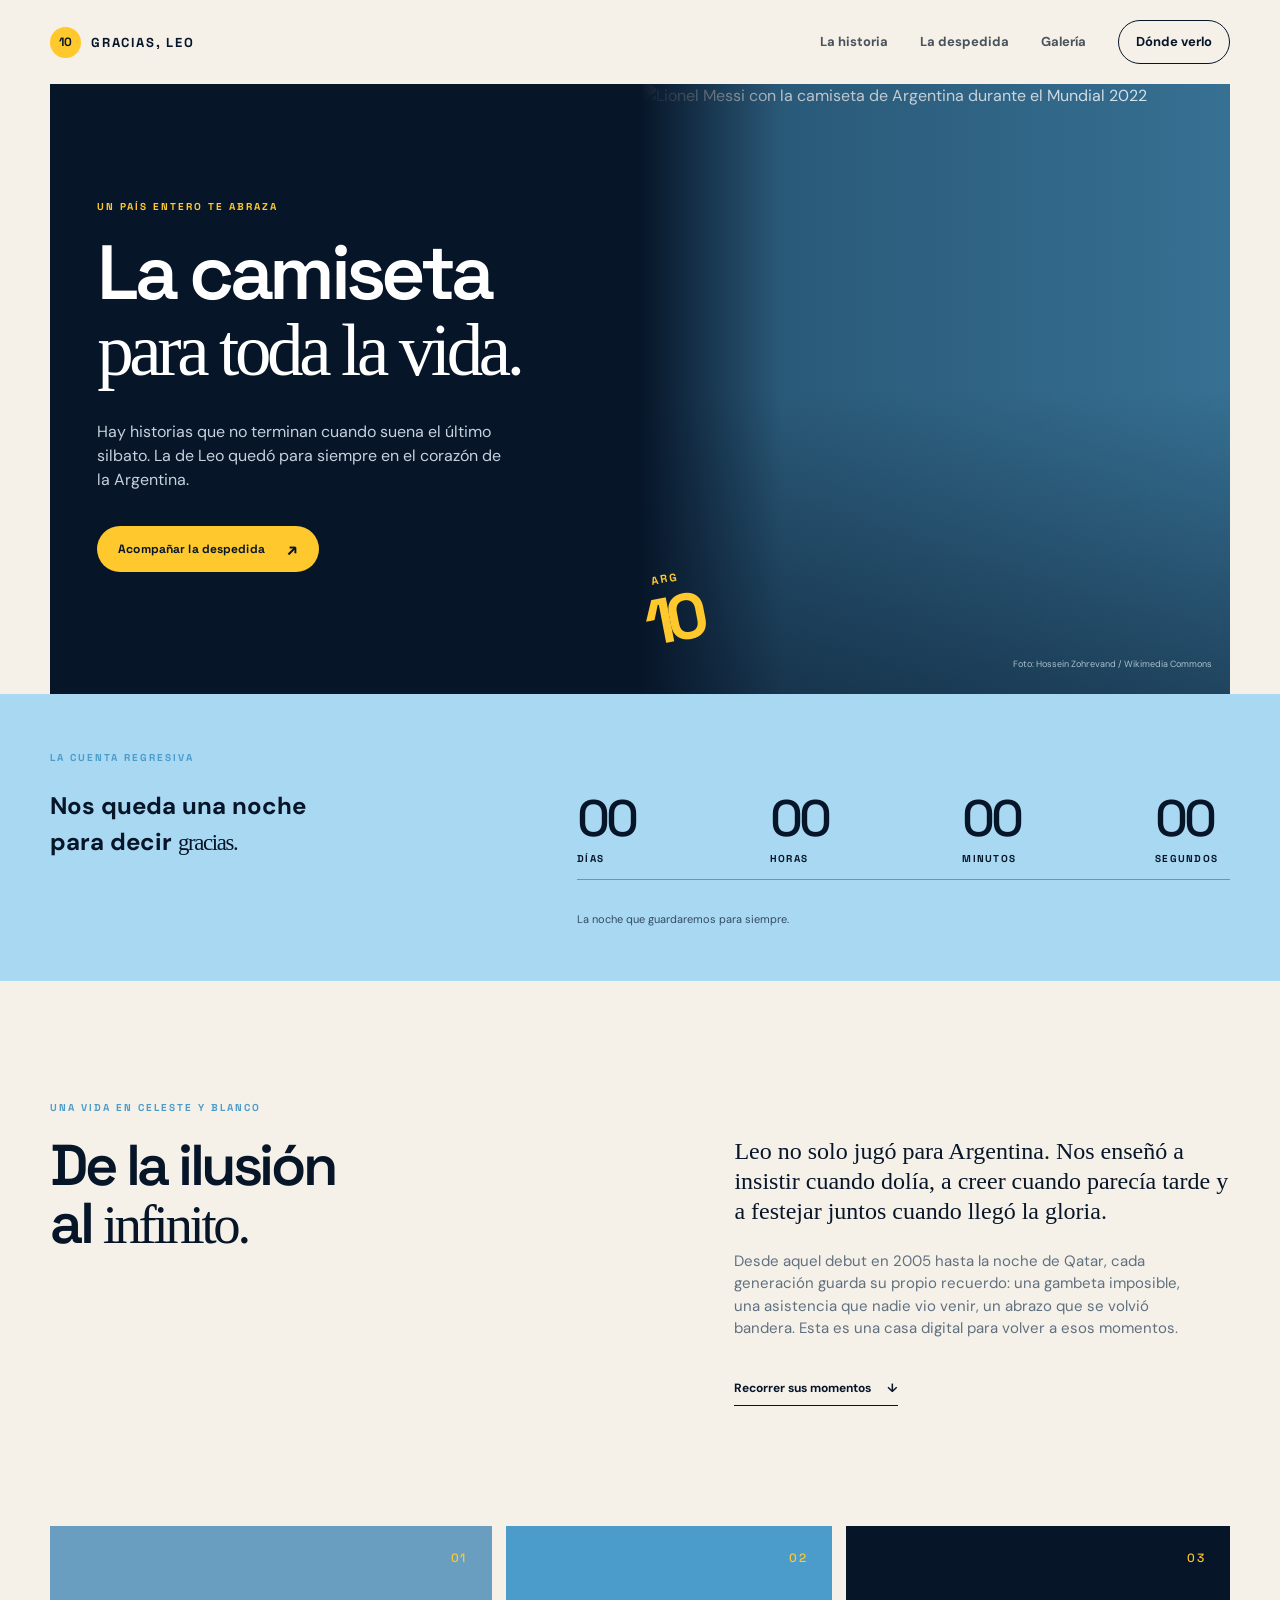
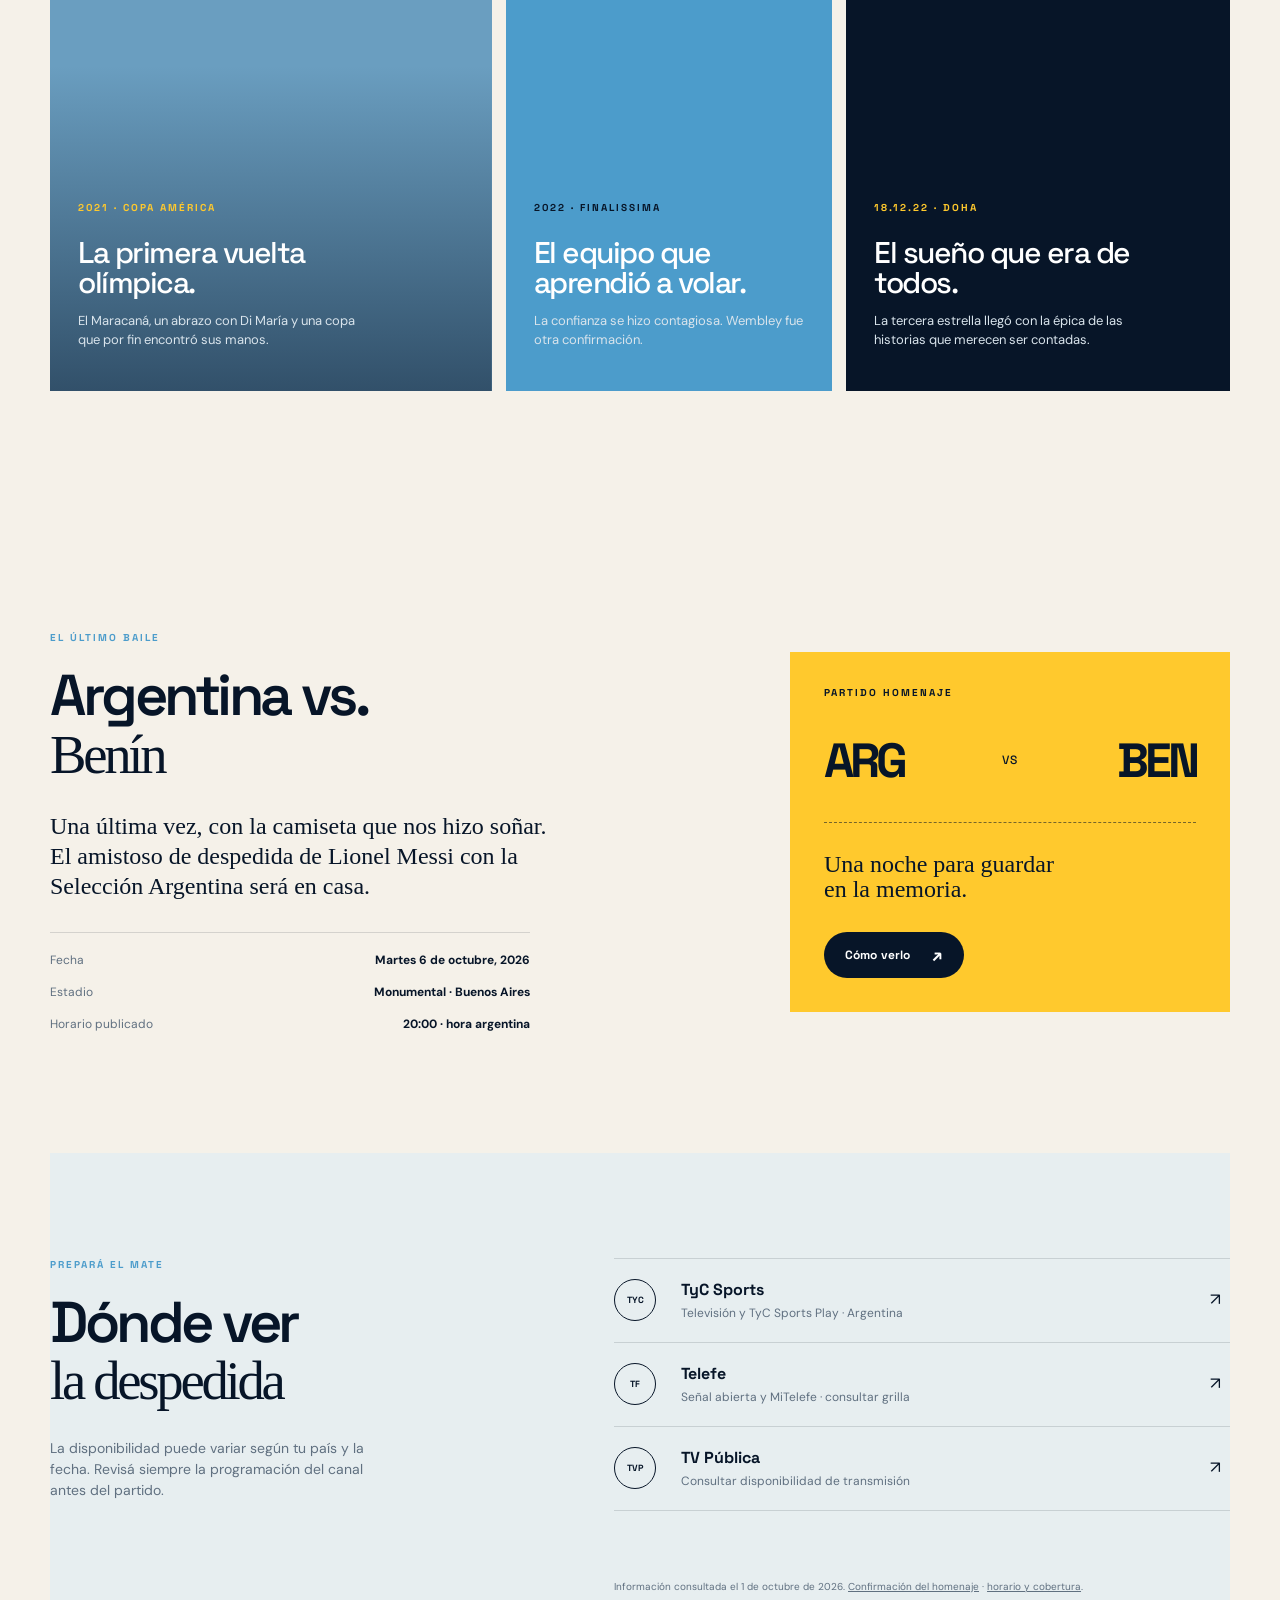
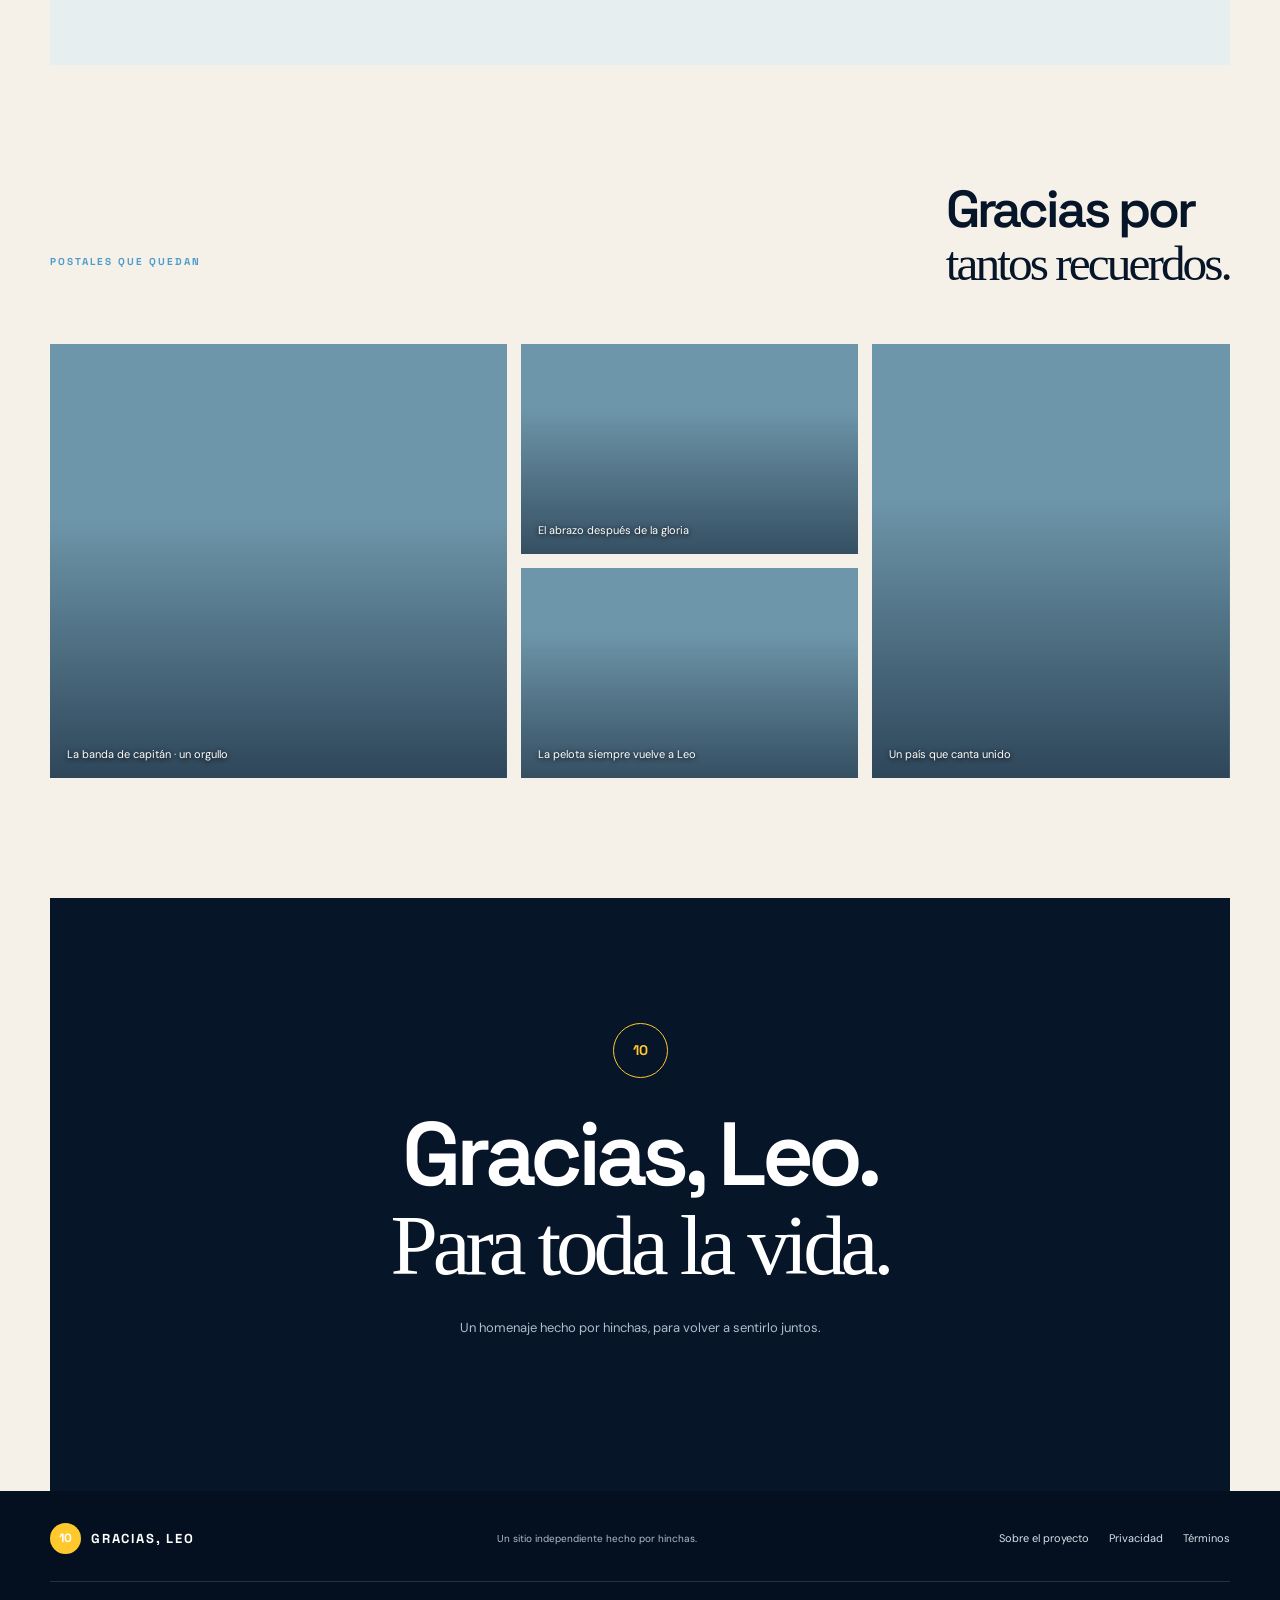
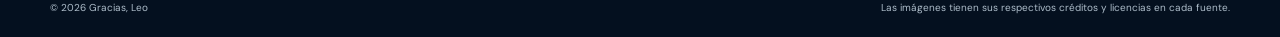
==== index.html @ 5a31de13 "First commit." ====
<!doctype html>
<html lang="es-AR">
<head>
  <meta charset="utf-8">
  <meta name="viewport" content="width=device-width, initial-scale=1">
  <title>Gracias, Leo | El último partido de Messi con Argentina</title>
  <meta name="description" content="Un homenaje argentino a Lionel Messi: su historia con la Albiceleste, sus momentos eternos y la cuenta regresiva para su despedida del 6 de octubre de 2026.">
  <meta name="keywords" content="Messi Argentina despedida, último partido Messi, Argentina Benín 2026, homenaje Lionel Messi, selección argentina">
  <meta name="author" content="Gracias, Leo">
  <meta name="theme-color" content="#071528">
  <link rel="canonical" href="https://chaumessi.com.ar/">
  <meta property="og:type" content="website">
  <meta property="og:locale" content="es_AR">
  <meta property="og:title" content="Gracias, Leo — un país te dice gracias">
  <meta property="og:description" content="La despedida de Messi con la Selección Argentina se acerca. Recordemos juntos una historia celeste y blanca.">
  <meta property="og:url" content="https://chaumessi.com.ar/">
  <meta property="og:image" content="https://commons.wikimedia.org/wiki/Special:FilePath/Lionel%20Messi%20WC2022.jpg">
  <meta name="twitter:card" content="summary_large_image">
  <link rel="preconnect" href="https://fonts.googleapis.com">
  <link rel="preconnect" href="https://fonts.gstatic.com" crossorigin>
  <link href="https://fonts.googleapis.com/css2?family=DM+Sans:wght@400;500;700&family=Space+Grotesk:wght@500;600;700&display=swap" rel="stylesheet">
  <link rel="stylesheet" href="styles.css">
  <script type="application/ld+json">
  {
    "@context":"https://schema.org",
    "@type":"WebSite",
    "name":"Gracias, Leo",
    "url":"https://chaumessi.com.ar/",
    "inLanguage":"es-AR",
    "description":"Homenaje a Lionel Messi y a su historia con la Selección Argentina."
  }
  </script>
</head>
<body>
  <header class="site-header">
    <a class="brand" href="#inicio" aria-label="Gracias, Leo, inicio"><span>10</span> GRACIAS, LEO</a>
    <nav aria-label="Navegación principal">
      <a href="#historia">La historia</a>
      <a href="#partido">La despedida</a>
      <a href="#galeria">Galería</a>
      <a class="nav-cta" href="#ver">Dónde verlo</a>
    </nav>
  </header>

  <main id="inicio">
    <section class="hero section-shell">
      <div class="hero-copy">
        <p class="eyebrow"><span class="eyebrow-dot"></span> Un país entero te abraza</p>
        <h1>La camiseta<br><em>para toda la vida.</em></h1>
        <p class="hero-intro">Hay historias que no terminan cuando suena el último silbato. La de Leo quedó para siempre en el corazón de la Argentina.</p>
        <a class="button button-light" href="#partido">Acompañar la despedida <span>↗</span></a>
      </div>
      <div class="hero-portrait">
        <div class="hero-wash"></div>
        <img src="https://commons.wikimedia.org/wiki/Special:FilePath/Lionel%20Messi%20WC2022.jpg" alt="Lionel Messi con la camiseta de Argentina durante el Mundial 2022" fetchpriority="high">
        <p class="photo-credit">Foto: Hossein Zohrevand / Wikimedia Commons</p>
      </div>
      <div class="hero-stamp" aria-hidden="true">ARG<br><strong>10</strong></div>
    </section>

    <section class="countdown-wrap" aria-labelledby="countdown-title">
      <div class="section-shell countdown-inner">
        <div>
          <p class="eyebrow eyebrow-blue">La cuenta regresiva</p>
          <h2 id="countdown-title">Nos queda una noche<br>para decir <em>gracias.</em></h2>
        </div>
        <div class="countdown" data-target="2026-10-06T20:00:00-03:00" aria-live="polite">
          <div><strong data-unit="days">--</strong><span>días</span></div>
          <div><strong data-unit="hours">--</strong><span>horas</span></div>
          <div><strong data-unit="minutes">--</strong><span>minutos</span></div>
          <div><strong data-unit="seconds">--</strong><span>segundos</span></div>
        </div>
        <p class="countdown-note">Martes 6 de octubre de 2026 · Estadio Monumental · Buenos Aires</p>
      </div>
    </section>

    <section id="historia" class="story section-shell section-pad">
      <div class="story-heading">
        <p class="eyebrow eyebrow-blue">Una vida en celeste y blanco</p>
        <h2>De la ilusión<br>al <em>infinito.</em></h2>
      </div>
      <div class="story-body">
        <p class="lead">Leo no solo jugó para Argentina. Nos enseñó a insistir cuando dolía, a creer cuando parecía tarde y a festejar juntos cuando llegó la gloria.</p>
        <p>Desde aquel debut en 2005 hasta la noche de Qatar, cada generación guarda su propio recuerdo: una gambeta imposible, una asistencia que nadie vio venir, un abrazo que se volvió bandera. Esta es una casa digital para volver a esos momentos.</p>
        <a class="text-link" href="#momentos">Recorrer sus momentos <span>↓</span></a>
      </div>
    </section>

    <section id="momentos" class="moments section-shell">
      <article class="moment-card moment-large">
        <div class="moment-number">01</div>
        <div class="moment-image image-copa"></div>
        <div class="moment-content"><p class="eyebrow">2021 · Copa América</p><h3>La primera vuelta olímpica.</h3><p>El Maracaná, un abrazo con Di María y una copa que por fin encontró sus manos.</p></div>
      </article>
      <article class="moment-card moment-blue">
        <div class="moment-number">02</div>
        <div class="moment-content"><p class="eyebrow eyebrow-light">2022 · Finalissima</p><h3>El equipo que aprendió a volar.</h3><p>La confianza se hizo contagiosa. Wembley fue otra confirmación.</p></div>
      </article>
      <article class="moment-card moment-world">
        <div class="moment-number">03</div>
        <div class="moment-image image-world"></div>
        <div class="moment-content"><p class="eyebrow">18.12.22 · Doha</p><h3>El sueño que era de todos.</h3><p>La tercera estrella llegó con la épica de las historias que merecen ser contadas.</p></div>
      </article>
    </section>

    <section id="partido" class="farewell section-shell section-pad">
      <div class="farewell-copy">
        <p class="eyebrow eyebrow-blue">El último baile</p>
        <h2>Argentina vs.<br><em>Benín</em></h2>
        <p class="lead">Una última vez, con la camiseta que nos hizo soñar. El amistoso de despedida de Lionel Messi con la Selección Argentina será en casa.</p>
        <div class="match-meta"><div><span>Fecha</span><strong>Martes 6 de octubre, 2026</strong></div><div><span>Estadio</span><strong>Monumental · Buenos Aires</strong></div><div><span>Horario publicado</span><strong>20:00 · hora argentina</strong></div></div>
      </div>
      <div class="ticket-card"><span class="ticket-label">PARTIDO HOMENAJE</span><div class="ticket-teams"><b>ARG</b><span>VS</span><b>BEN</b></div><div class="ticket-line"></div><p>Una noche para guardar<br>en la memoria.</p><a class="button button-dark" href="#ver">Cómo verlo <span>↗</span></a></div>
    </section>

    <section id="ver" class="watch section-shell">
      <div class="watch-heading"><p class="eyebrow eyebrow-blue">Prepará el mate</p><h2>Dónde ver<br><em>la despedida</em></h2><p>La disponibilidad puede variar según tu país y la fecha. Revisá siempre la programación del canal antes del partido.</p></div>
      <div class="watch-list">
        <a class="watch-item" href="https://www.tycsports.com/seleccion-argentina/cuando-juega-argentina-vs-benin-por-un-amistoso-hora-y-donde-ver-en-vivo-op-id763475.html" target="_blank" rel="noopener"><span class="watch-icon">TYC</span><span><strong>TyC Sports</strong><small>Televisión y TyC Sports Play · Argentina</small></span><span>↗</span></a>
        <a class="watch-item" href="https://mitelefe.com/" target="_blank" rel="noopener"><span class="watch-icon">TF</span><span><strong>Telefe</strong><small>Señal abierta y MiTelefe · consultar grilla</small></span><span>↗</span></a>
        <a class="watch-item" href="https://www.tvpublica.com.ar/" target="_blank" rel="noopener"><span class="watch-icon">TVP</span><span><strong>TV Pública</strong><small>Consultar disponibilidad de transmisión</small></span><span>↗</span></a>
      </div>
      <p class="source-note">Información consultada el 1 de octubre de 2026. <a href="https://www.fifa.com/en/tournaments/mens/worldcup/articles/lionel-messi-argentina-farewell" target="_blank" rel="noopener">Confirmación del homenaje</a> · <a href="https://www.tycsports.com/seleccion-argentina/cuando-juega-argentina-vs-benin-por-un-amistoso-hora-y-donde-ver-en-vivo-op-id763475.html" target="_blank" rel="noopener">horario y cobertura</a>.</p>
    </section>

    <section id="galeria" class="gallery section-shell section-pad">
      <div class="gallery-heading"><p class="eyebrow eyebrow-blue">Postales que quedan</p><h2>Gracias por<br><em>tantos recuerdos.</em></h2></div>
      <div class="gallery-grid">
        <figure class="gallery-photo photo-1"><div></div><figcaption>La banda de capitán · un orgullo</figcaption></figure>
        <figure class="gallery-photo photo-2"><div></div><figcaption>El abrazo después de la gloria</figcaption></figure>
        <figure class="gallery-photo photo-3"><div></div><figcaption>Un país que canta unido</figcaption></figure>
        <figure class="gallery-photo photo-4"><div></div><figcaption>La pelota siempre vuelve a Leo</figcaption></figure>
      </div>
    </section>

    <section class="closing section-shell"><p class="closing-mark">10</p><h2>Gracias, Leo.<br><em>Para toda la vida.</em></h2><p>Un homenaje hecho por hinchas, para volver a sentirlo juntos.</p></section>
  </main>

  <footer class="site-footer"><div class="section-shell footer-inner"><a class="brand" href="#inicio"><span>10</span> GRACIAS, LEO</a><p>Un sitio independiente hecho por hinchas.</p><div class="footer-links"><a href="about.html">Sobre el proyecto</a><a href="privacidad.html">Privacidad</a><a href="terminos.html">Términos</a></div></div><div class="section-shell footer-bottom"><span>© 2026 Gracias, Leo</span><span>Las imágenes tienen sus respectivos créditos y licencias en cada fuente.</span></div></footer>
  <script src="script.js" defer></script>
</body>
</html>
---- styles.css ----
:root{--ink:#071528;--blue:#a9d8f2;--blue-strong:#4c9ccb;--cream:#f5f1e9;--yellow:#ffc92d;--muted:#607080;--line:rgba(7,21,40,.14);--serif:Georgia,'Times New Roman',serif;--sans:'DM Sans',Arial,sans-serif;--display:'Space Grotesk',Arial,sans-serif}*{box-sizing:border-box}html{scroll-behavior:smooth}body{margin:0;color:var(--ink);background:var(--cream);font-family:var(--sans);line-height:1.5}a{color:inherit;text-decoration:none}.section-shell{width:min(1180px,calc(100% - 64px));margin:0 auto}.site-header{height:84px;display:flex;align-items:center;justify-content:space-between;padding:0 max(32px,calc((100% - 1180px)/2));background:var(--cream);position:relative;z-index:5}.brand{font:700 13px var(--display);letter-spacing:.14em;display:flex;align-items:center;gap:10px}.brand span{display:grid;place-items:center;background:var(--yellow);width:31px;height:31px;border-radius:50%;font:700 12px var(--display);letter-spacing:0}.site-header nav{display:flex;align-items:center;gap:32px;font-size:13px;font-weight:700}.site-header nav a{opacity:.72}.site-header nav a:hover{opacity:1}.nav-cta{border:1px solid var(--ink);border-radius:100px;padding:11px 17px;opacity:1!important}.hero{min-height:610px;display:grid;grid-template-columns:1fr 1fr;align-items:center;background:var(--ink);color:#fff;position:relative;overflow:hidden}.hero-copy{padding:68px 8% 74px;position:relative;z-index:2}.eyebrow{font:700 10px var(--display);text-transform:uppercase;letter-spacing:.2em;margin:0 0 24px;color:var(--yellow)}.eyebrow-blue{color:var(--blue-strong)}.hero h1,.closing h2{font:600 clamp(54px,6vw,92px)/.93 var(--display);letter-spacing:-.06em;margin:0 0 27px}.hero h1 em,.closing h2 em,h2 em{font:400 .95em var(--serif);letter-spacing:-.06em}.hero-intro{max-width:420px;color:#c6d1dc;font-size:16px;margin:0 0 34px}.button{display:inline-flex;align-items:center;gap:22px;padding:15px 21px;border-radius:100px;font:700 12px var(--display);letter-spacing:.01em;transition:transform .2s}.button:hover{transform:translateY(-2px)}.button-light{background:var(--yellow);color:var(--ink)}.button-dark{background:var(--ink);color:#fff}.button span{font-size:17px;line-height:0}.hero-portrait{height:100%;min-height:610px;position:relative;overflow:hidden;background:#336b8d}.hero-portrait img{width:100%;height:100%;object-fit:cover;object-position:46% center;filter:saturate(.75) contrast(1.06);mix-blend-mode:screen;opacity:.88}.hero-wash{position:absolute;inset:0;background:linear-gradient(90deg,var(--ink) 0%,rgba(7,21,40,.2) 24%,rgba(90,171,210,.08)),linear-gradient(0deg,rgba(7,21,40,.55),transparent 50%);z-index:1}.photo-credit{position:absolute;z-index:2;bottom:14px;right:18px;font-size:9px;color:#d8eaf2;opacity:.75}.hero-stamp{position:absolute;right:45%;bottom:40px;color:var(--yellow);font:700 11px var(--display);letter-spacing:.16em;line-height:1.1;text-align:center;transform:rotate(-11deg);z-index:3}.hero-stamp strong{font-size:64px;letter-spacing:-.12em}.countdown-wrap{background:var(--blue);padding:57px 0 53px}.countdown-inner{display:grid;grid-template-columns:1.1fr 1.5fr;gap:48px;align-items:end}.countdown h2,.story h2,.farewell h2,.watch h2,.gallery h2{font:600 clamp(38px,4.5vw,65px)/.95 var(--display);letter-spacing:-.06em;margin:0}.countdown h2 em,.story h2 em,.farewell h2 em,.watch h2 em,.gallery h2 em{font:400 .95em var(--serif)}.countdown{display:flex;justify-content:space-between;border-bottom:1px solid rgba(7,21,40,.35);padding-bottom:14px}.countdown>div{display:flex;flex-direction:column;min-width:75px}.countdown strong{font:500 clamp(31px,4vw,54px)/1 var(--display);letter-spacing:-.08em}.countdown span{font:700 10px var(--display);text-transform:uppercase;letter-spacing:.13em;margin-top:8px}.countdown-note{grid-column:2;font-size:11px;margin:-30px 0 0;opacity:.72}.section-pad{padding:120px 0}.story{display:grid;grid-template-columns:1fr 1fr;gap:16%;align-items:start}.story-body{padding-top:35px}.lead{font:400 24px/1.25 var(--serif);margin:0 0 24px;max-width:520px}.story-body>p:not(.lead){max-width:460px;color:var(--muted);font-size:15px}.text-link{display:inline-flex;gap:16px;align-items:center;margin-top:24px;padding-bottom:8px;border-bottom:1px solid var(--ink);font-size:12px;font-weight:700}.moments{display:grid;grid-template-columns:1.15fr .85fr 1fr;gap:14px;padding-bottom:120px}.moment-card{min-height:465px;position:relative;overflow:hidden;padding:28px;color:#fff;background:var(--ink)}.moment-large{display:flex;flex-direction:column;justify-content:flex-end;background:#6a9ec0}.moment-number{position:absolute;right:25px;top:24px;font:500 12px var(--display);letter-spacing:.12em;color:var(--yellow)}.moment-image{position:absolute;inset:0;background-size:cover;background-position:center;opacity:.63}.image-copa{background-image:linear-gradient(0deg,rgba(7,21,40,.9),transparent 70%),url('https://commons.wikimedia.org/wiki/Special:FilePath/Lionel%20Messi%20WC2022.jpg')}.image-world{background-image:linear-gradient(0deg,rgba(7,21,40,.95),rgba(7,21,40,.05) 75%),url('https://images.unsplash.com/photo-1579952363873-27f3bade9f55?auto=format&fit=crop&w=900&q=80')}.moment-content{position:relative;z-index:1}.moment-content h3{font:500 30px/.98 var(--display);letter-spacing:-.05em;max-width:300px;margin:0 0 14px}.moment-content p:last-child{font-size:13px;max-width:280px;color:#d9e4ec}.moment-blue{background:var(--blue-strong);display:flex;flex-direction:column;justify-content:flex-end}.moment-blue .eyebrow{color:var(--ink)}.moment-world{display:flex;flex-direction:column;justify-content:flex-end}.farewell{display:grid;grid-template-columns:1fr .75fr;gap:13%;align-items:center;padding:120px 0;background:var(--cream)}.farewell-copy .lead{margin-top:25px}.match-meta{display:grid;gap:14px;margin-top:31px;border-top:1px solid var(--line);padding-top:18px;max-width:480px}.match-meta div{display:flex;justify-content:space-between;gap:24px;font-size:12px}.match-meta span{color:var(--muted)}.match-meta strong{text-align:right}.ticket-card{background:var(--yellow);padding:34px;min-height:360px;display:flex;flex-direction:column;justify-content:space-between;position:relative}.ticket-label{font:700 10px var(--display);letter-spacing:.2em}.ticket-teams{display:flex;justify-content:space-between;align-items:center;margin:20px 0;font:700 48px var(--display);letter-spacing:-.08em}.ticket-teams span{font:500 12px var(--display);letter-spacing:.1em}.ticket-line{border-top:1px dashed var(--ink);opacity:.55}.ticket-card p{font:400 24px/1.05 var(--serif);margin:18px 0}.ticket-card .button{align-self:flex-start}.watch{background:#e7eef0;padding:105px 0 110px;display:grid;grid-template-columns:.8fr 1.2fr;gap:13%}.watch-heading>p:not(.eyebrow){color:var(--muted);max-width:320px;margin-top:26px;font-size:14px}.watch-list{border-top:1px solid var(--line)}.watch-item{display:grid;grid-template-columns:50px 1fr 20px;align-items:center;gap:17px;border-bottom:1px solid var(--line);padding:20px 0}.watch-item small,.watch-item strong{display:block}.watch-item strong{font:700 16px var(--display)}.watch-item small{font-size:12px;color:var(--muted);margin-top:4px}.watch-item>span:last-child{font-size:17px}.watch-icon{display:grid;place-items:center;border:1px solid var(--ink);border-radius:50%;width:42px;height:42px;font:700 9px var(--display)}.source-note{grid-column:2;color:var(--muted);font-size:10px;margin:25px 0 0}.source-note a{text-decoration:underline}.gallery{background:var(--cream)}.gallery-heading{display:flex;justify-content:space-between;align-items:end;margin-bottom:52px}.gallery-heading h2{font-size:52px}.gallery-grid{display:grid;grid-template-columns:1.15fr .85fr .9fr;grid-template-rows:210px 210px;gap:14px}.gallery-photo{margin:0;position:relative;overflow:hidden;background:#6e96aa}.gallery-photo div{position:absolute;inset:0;background-size:cover;background-position:center;transition:transform .4s}.gallery-photo:hover div{transform:scale(1.04)}.gallery-photo figcaption{position:absolute;bottom:15px;left:17px;color:#fff;font-size:11px;z-index:1;text-shadow:0 1px 5px #000}.photo-1{grid-row:span 2}.photo-1 div{background-image:linear-gradient(0deg,rgba(7,21,40,.62),transparent 60%),url('https://images.unsplash.com/photo-1526232761682-d26e03ac148e?auto=format&fit=crop&w=900&q=80')}.photo-2 div{background-image:linear-gradient(0deg,rgba(7,21,40,.55),transparent 70%),url('https://images.unsplash.com/photo-1461896836934-ffe607ba8211?auto=format&fit=crop&w=900&q=80')}.photo-3{grid-row:span 2}.photo-3 div{background-image:linear-gradient(0deg,rgba(7,21,40,.62),transparent 65%),url('https://images.unsplash.com/photo-1508098682722-e99c43a406b2?auto=format&fit=crop&w=900&q=80')}.photo-4 div{background-image:linear-gradient(0deg,rgba(7,21,40,.55),transparent 70%),url('https://images.unsplash.com/photo-1566577739112-5180d4bf9390?auto=format&fit=crop&w=900&q=80')}.closing{background:var(--ink);color:#fff;text-align:center;padding:125px 20px 140px}.closing-mark{display:inline-grid;place-items:center;border:1px solid var(--yellow);color:var(--yellow);border-radius:50%;width:55px;height:55px;font:700 14px var(--display);margin:0 0 35px}.closing h2{font-size:clamp(50px,7vw,91px);margin-bottom:24px}.closing>p:last-child{color:#aebdca;font-size:13px}.site-footer{background:#04101f;color:#fff;padding:30px 0 22px}.footer-inner,.footer-bottom{display:flex;align-items:center;justify-content:space-between}.footer-inner{padding-bottom:25px;border-bottom:1px solid rgba(255,255,255,.14)}.footer-inner p,.footer-bottom{font-size:10px;color:#aebdca}.footer-links{display:flex;gap:20px;font-size:11px;color:#d5e1ea}.footer-bottom{padding-top:18px}.footer-bottom span:last-child{text-align:right}@media(max-width:850px){.site-header{padding:0 20px}.site-header nav a:not(.nav-cta){display:none}.section-shell{width:min(100% - 40px,600px)}.hero{grid-template-columns:1fr;min-height:720px}.hero-portrait{position:absolute;inset:0;height:100%;min-height:720px;opacity:.7}.hero-copy{align-self:end;padding:65px 28px;z-index:2}.hero-wash{background:linear-gradient(0deg,var(--ink) 10%,rgba(7,21,40,.15) 85%)}.hero-stamp{right:26px;top:40px;bottom:auto}.countdown-inner,.story,.farewell,.watch{grid-template-columns:1fr;gap:40px}.countdown-note,.source-note{grid-column:auto;margin:0}.countdown{gap:10px}.countdown>div{min-width:0}.moments{grid-template-columns:1fr;gap:14px;padding-bottom:75px}.moment-card{min-height:390px}.section-pad{padding:76px 0}.gallery-heading{display:block}.gallery-heading h2{font-size:43px}.gallery-grid{grid-template-columns:1fr 1fr;grid-template-rows:230px 170px 170px}.photo-1{grid-row:span 2}.photo-3{grid-row:span 2}.photo-4{grid-column:span 2}.footer-inner,.footer-bottom{display:block}.footer-inner p{margin:20px 0}.footer-bottom span{display:block;margin-top:8px}.footer-bottom span:last-child{text-align:left}.match-meta div{display:block}.match-meta strong{display:block;text-align:left;margin-top:4px}}
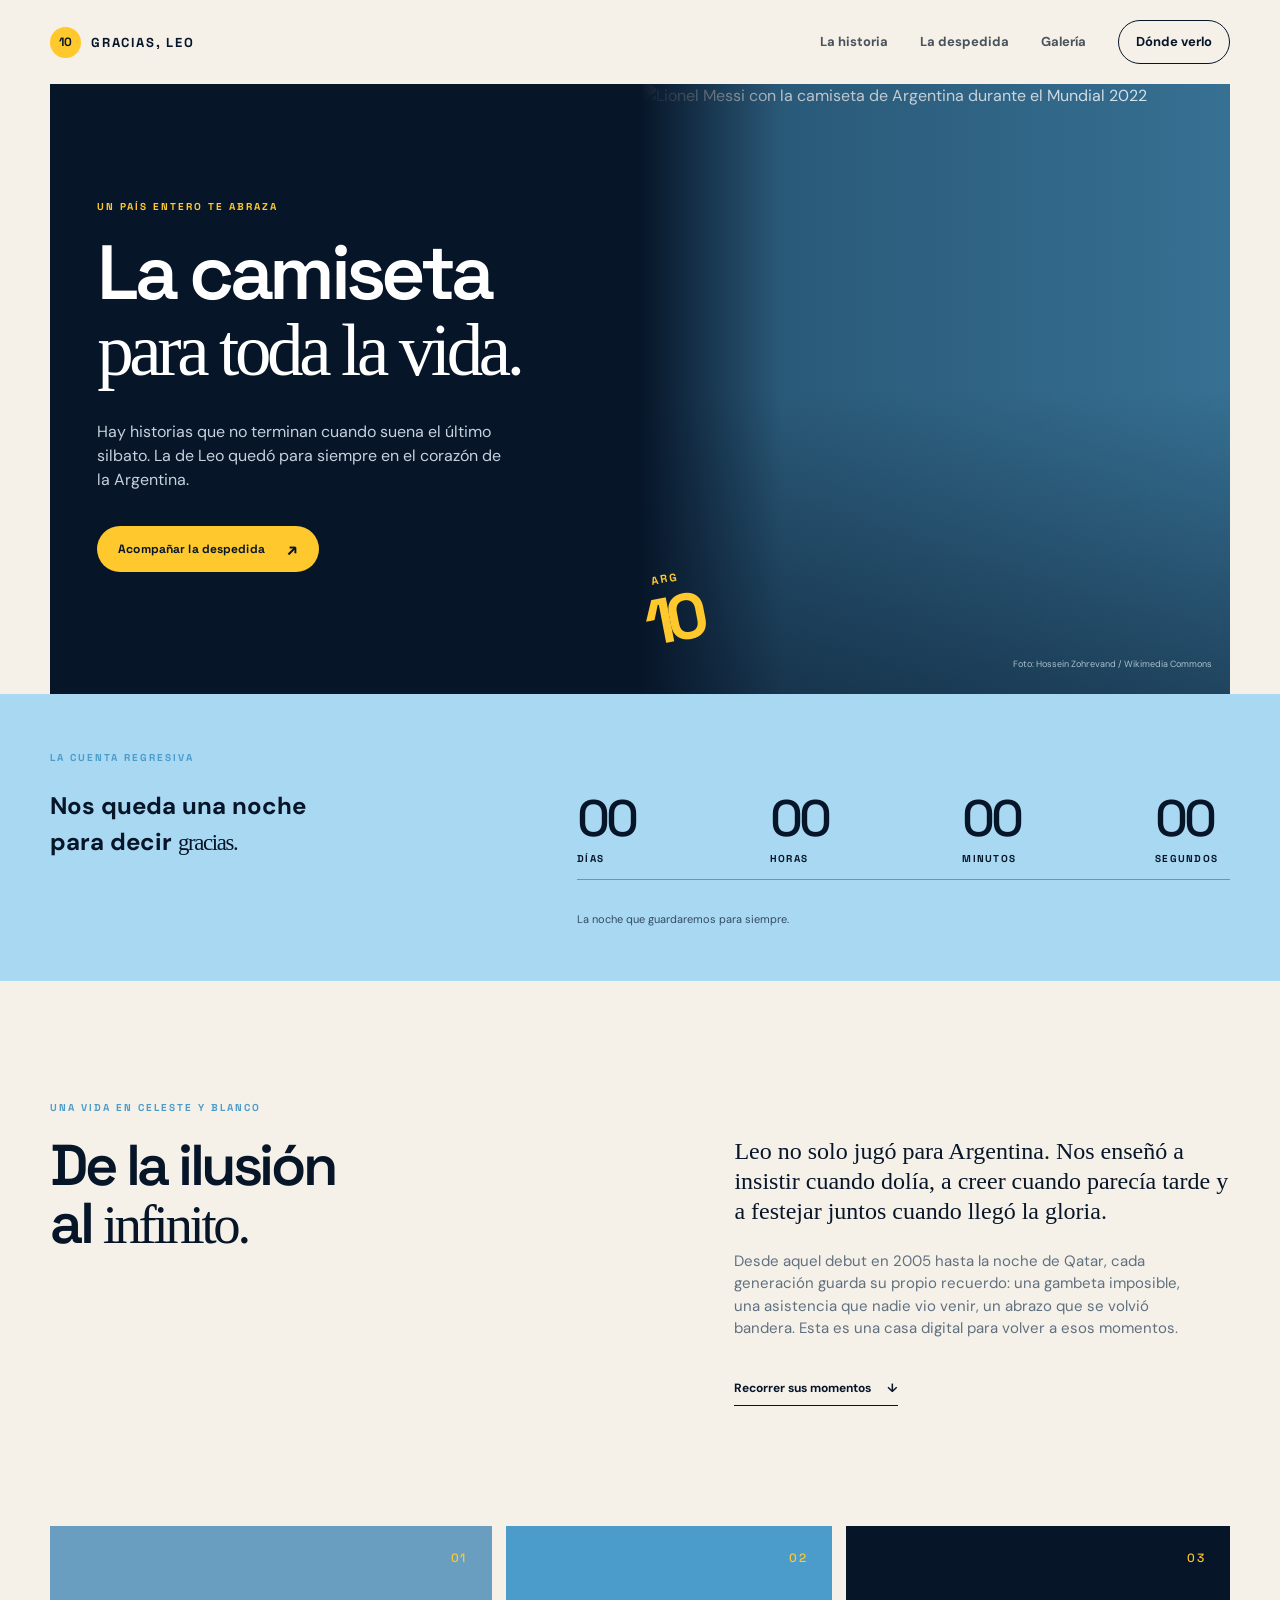
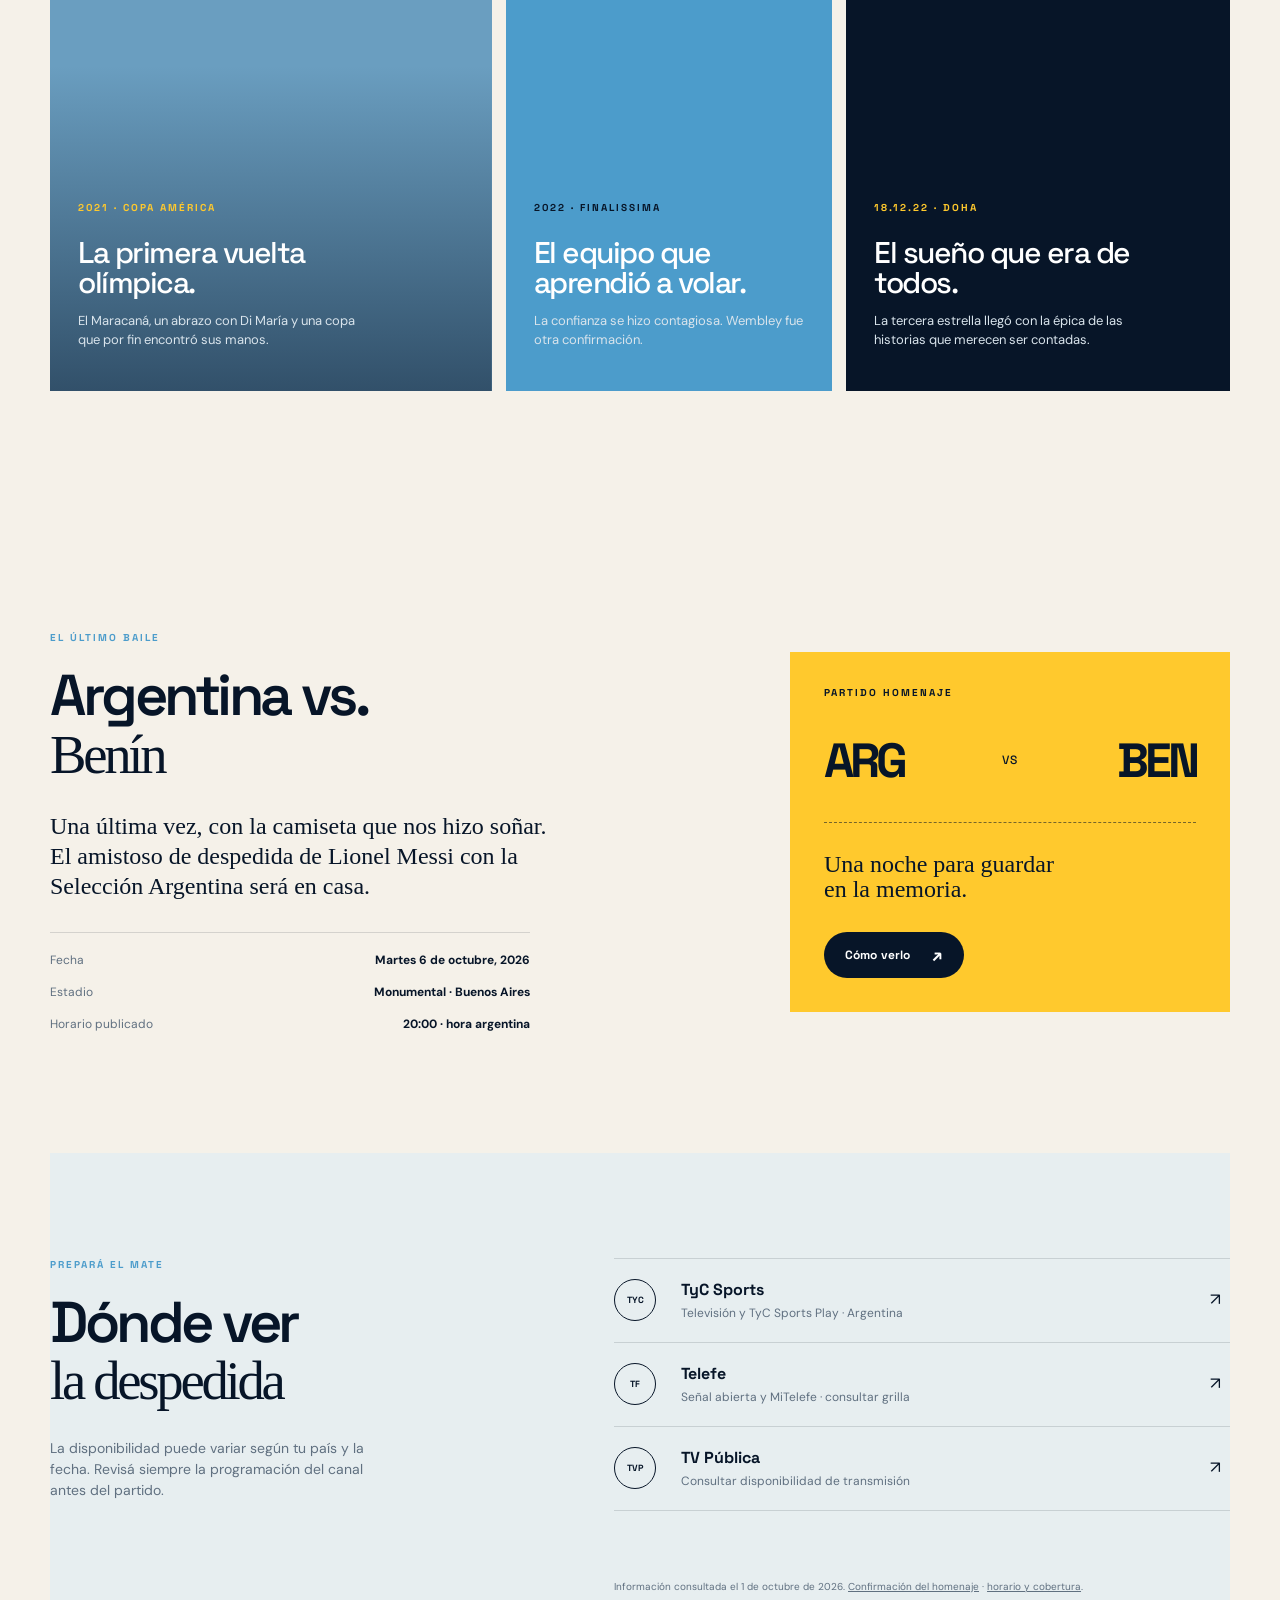
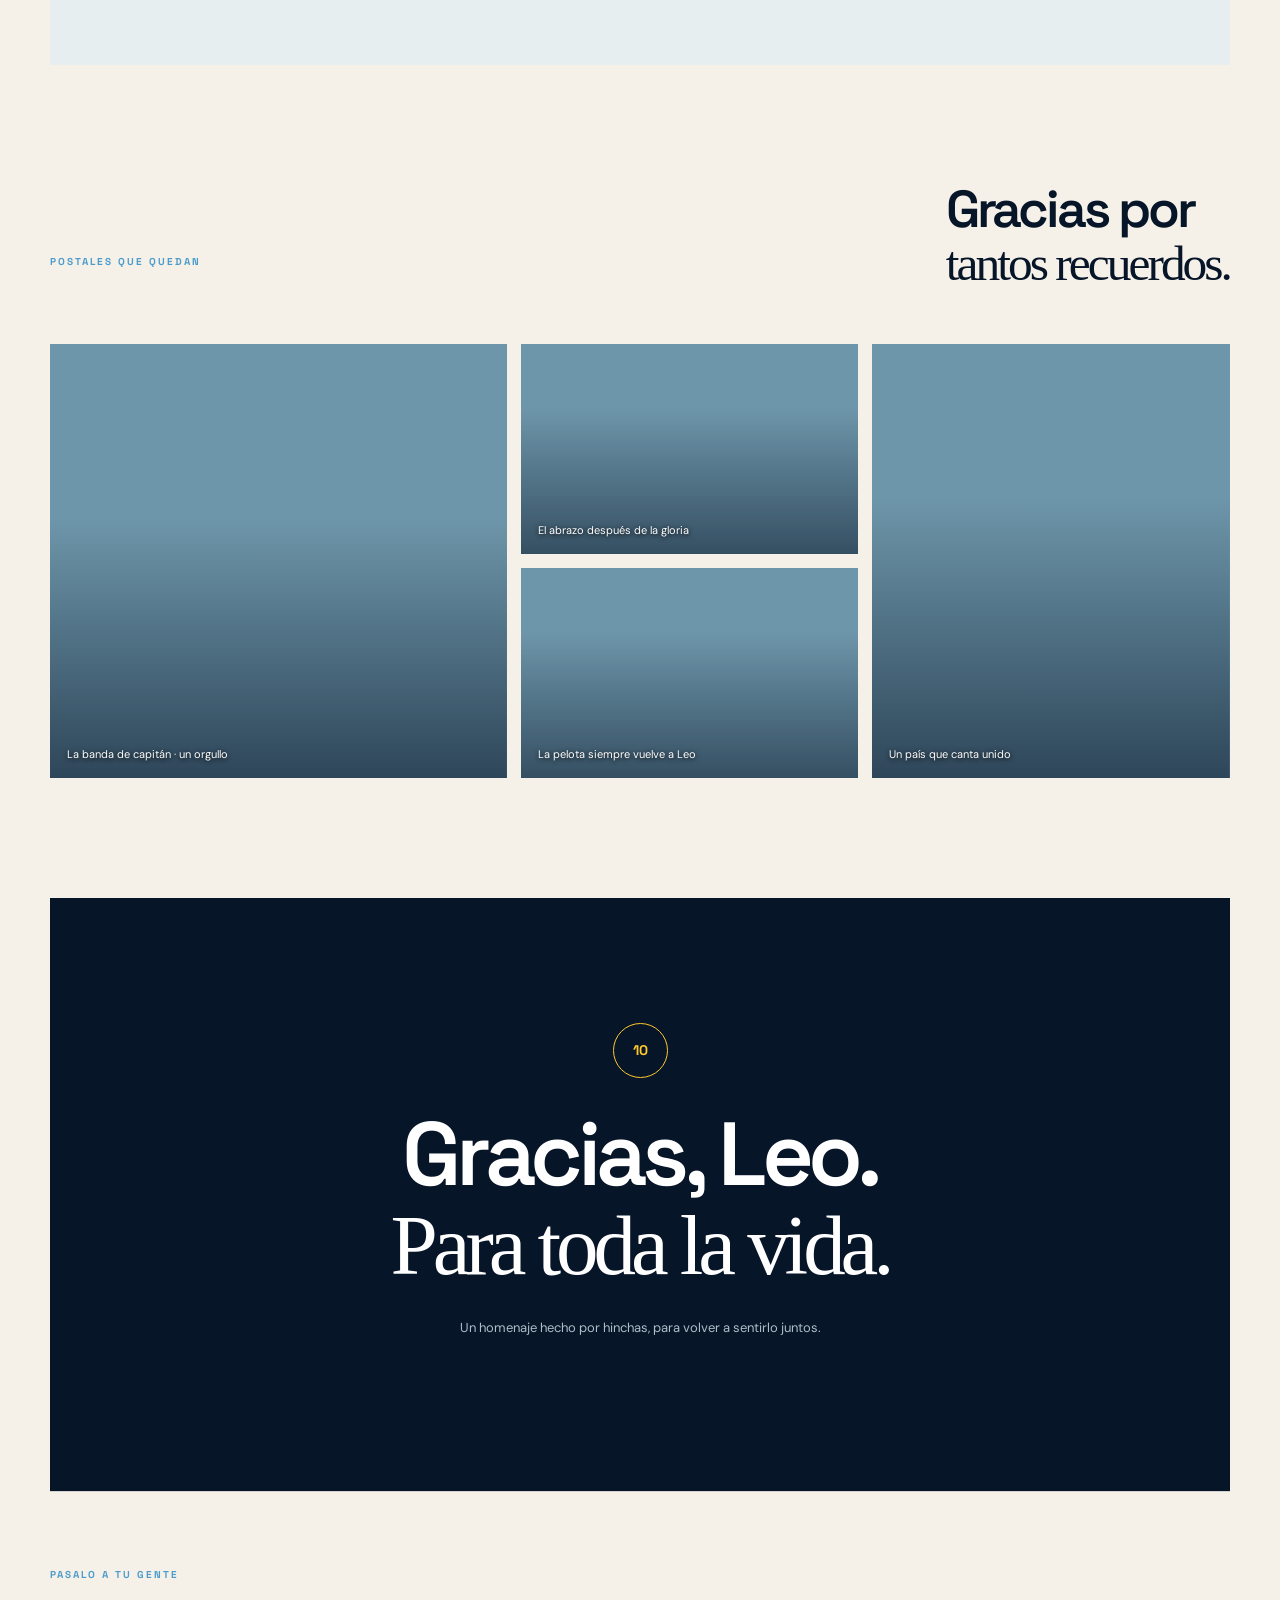
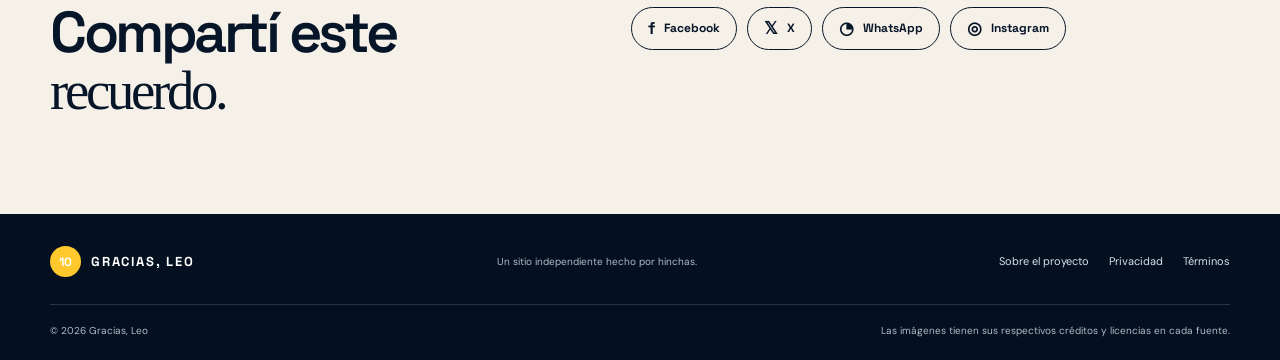
==== commit b6806319: "Add social sharing tools" ====
--- a/index.html
+++ b/index.html
@@ -7,7 +7,9 @@
   <meta name="description" content="Un homenaje argentino a Lionel Messi: su historia con la Albiceleste, sus momentos eternos y la cuenta regresiva para su despedida del 6 de octubre de 2026.">
   <meta name="keywords" content="Messi Argentina despedida, último partido Messi, Argentina Benín 2026, homenaje Lionel Messi, selección argentina">
   <meta name="author" content="Gracias, Leo">
+  <meta name="msvalidate.01" content="1D38ACC5B2B203530F2F6F62149A01A7">
   <meta name="theme-color" content="#071528">
+  <script async src="https://pagead2.googlesyndication.com/pagead/js/adsbygoogle.js?client=ca-pub-3757808207213705" crossorigin="anonymous"></script>
   <link rel="canonical" href="https://chaumessi.com.ar/">
   <meta property="og:type" content="website">
   <meta property="og:locale" content="es_AR">
@@ -134,6 +136,20 @@
     </section>
 
     <section class="closing section-shell"><p class="closing-mark">10</p><h2>Gracias, Leo.<br><em>Para toda la vida.</em></h2><p>Un homenaje hecho por hinchas, para volver a sentirlo juntos.</p></section>
+
+    <section class="share-section section-shell" aria-labelledby="share-title">
+      <div>
+        <p class="eyebrow eyebrow-blue">Pasalo a tu gente</p>
+        <h2 id="share-title">Compartí este<br><em>recuerdo.</em></h2>
+      </div>
+      <div class="share-actions" data-share-url>
+        <a class="share-button share-facebook" href="https://www.facebook.com/sharer/sharer.php" target="_blank" rel="noopener noreferrer" data-share-network="facebook" aria-label="Compartir en Facebook"><span aria-hidden="true">f</span> Facebook</a>
+        <a class="share-button share-x" href="https://twitter.com/intent/tweet" target="_blank" rel="noopener noreferrer" data-share-network="x" aria-label="Compartir en X"><span aria-hidden="true">𝕏</span> X</a>
+        <a class="share-button share-whatsapp" href="https://api.whatsapp.com/send" target="_blank" rel="noopener noreferrer" data-share-network="whatsapp" aria-label="Compartir por WhatsApp"><span aria-hidden="true">◔</span> WhatsApp</a>
+        <button class="share-button share-instagram" type="button" data-share-network="instagram" aria-label="Copiar el enlace para compartir en Instagram"><span aria-hidden="true">◎</span> Instagram</button>
+        <p class="share-feedback" role="status" aria-live="polite"></p>
+      </div>
+    </section>
   </main>
 
   <footer class="site-footer"><div class="section-shell footer-inner"><a class="brand" href="#inicio"><span>10</span> GRACIAS, LEO</a><p>Un sitio independiente hecho por hinchas.</p><div class="footer-links"><a href="about.html">Sobre el proyecto</a><a href="privacidad.html">Privacidad</a><a href="terminos.html">Términos</a></div></div><div class="section-shell footer-bottom"><span>© 2026 Gracias, Leo</span><span>Las imágenes tienen sus respectivos créditos y licencias en cada fuente.</span></div></footer>
--- a/styles.css
+++ b/styles.css
@@ -1 +1,2 @@
 :root{--ink:#071528;--blue:#a9d8f2;--blue-strong:#4c9ccb;--cream:#f5f1e9;--yellow:#ffc92d;--muted:#607080;--line:rgba(7,21,40,.14);--serif:Georgia,'Times New Roman',serif;--sans:'DM Sans',Arial,sans-serif;--display:'Space Grotesk',Arial,sans-serif}*{box-sizing:border-box}html{scroll-behavior:smooth}body{margin:0;color:var(--ink);background:var(--cream);font-family:var(--sans);line-height:1.5}a{color:inherit;text-decoration:none}.section-shell{width:min(1180px,calc(100% - 64px));margin:0 auto}.site-header{height:84px;display:flex;align-items:center;justify-content:space-between;padding:0 max(32px,calc((100% - 1180px)/2));background:var(--cream);position:relative;z-index:5}.brand{font:700 13px var(--display);letter-spacing:.14em;display:flex;align-items:center;gap:10px}.brand span{display:grid;place-items:center;background:var(--yellow);width:31px;height:31px;border-radius:50%;font:700 12px var(--display);letter-spacing:0}.site-header nav{display:flex;align-items:center;gap:32px;font-size:13px;font-weight:700}.site-header nav a{opacity:.72}.site-header nav a:hover{opacity:1}.nav-cta{border:1px solid var(--ink);border-radius:100px;padding:11px 17px;opacity:1!important}.hero{min-height:610px;display:grid;grid-template-columns:1fr 1fr;align-items:center;background:var(--ink);color:#fff;position:relative;overflow:hidden}.hero-copy{padding:68px 8% 74px;position:relative;z-index:2}.eyebrow{font:700 10px var(--display);text-transform:uppercase;letter-spacing:.2em;margin:0 0 24px;color:var(--yellow)}.eyebrow-blue{color:var(--blue-strong)}.hero h1,.closing h2{font:600 clamp(54px,6vw,92px)/.93 var(--display);letter-spacing:-.06em;margin:0 0 27px}.hero h1 em,.closing h2 em,h2 em{font:400 .95em var(--serif);letter-spacing:-.06em}.hero-intro{max-width:420px;color:#c6d1dc;font-size:16px;margin:0 0 34px}.button{display:inline-flex;align-items:center;gap:22px;padding:15px 21px;border-radius:100px;font:700 12px var(--display);letter-spacing:.01em;transition:transform .2s}.button:hover{transform:translateY(-2px)}.button-light{background:var(--yellow);color:var(--ink)}.button-dark{background:var(--ink);color:#fff}.button span{font-size:17px;line-height:0}.hero-portrait{height:100%;min-height:610px;position:relative;overflow:hidden;background:#336b8d}.hero-portrait img{width:100%;height:100%;object-fit:cover;object-position:46% center;filter:saturate(.75) contrast(1.06);mix-blend-mode:screen;opacity:.88}.hero-wash{position:absolute;inset:0;background:linear-gradient(90deg,var(--ink) 0%,rgba(7,21,40,.2) 24%,rgba(90,171,210,.08)),linear-gradient(0deg,rgba(7,21,40,.55),transparent 50%);z-index:1}.photo-credit{position:absolute;z-index:2;bottom:14px;right:18px;font-size:9px;color:#d8eaf2;opacity:.75}.hero-stamp{position:absolute;right:45%;bottom:40px;color:var(--yellow);font:700 11px var(--display);letter-spacing:.16em;line-height:1.1;text-align:center;transform:rotate(-11deg);z-index:3}.hero-stamp strong{font-size:64px;letter-spacing:-.12em}.countdown-wrap{background:var(--blue);padding:57px 0 53px}.countdown-inner{display:grid;grid-template-columns:1.1fr 1.5fr;gap:48px;align-items:end}.countdown h2,.story h2,.farewell h2,.watch h2,.gallery h2{font:600 clamp(38px,4.5vw,65px)/.95 var(--display);letter-spacing:-.06em;margin:0}.countdown h2 em,.story h2 em,.farewell h2 em,.watch h2 em,.gallery h2 em{font:400 .95em var(--serif)}.countdown{display:flex;justify-content:space-between;border-bottom:1px solid rgba(7,21,40,.35);padding-bottom:14px}.countdown>div{display:flex;flex-direction:column;min-width:75px}.countdown strong{font:500 clamp(31px,4vw,54px)/1 var(--display);letter-spacing:-.08em}.countdown span{font:700 10px var(--display);text-transform:uppercase;letter-spacing:.13em;margin-top:8px}.countdown-note{grid-column:2;font-size:11px;margin:-30px 0 0;opacity:.72}.section-pad{padding:120px 0}.story{display:grid;grid-template-columns:1fr 1fr;gap:16%;align-items:start}.story-body{padding-top:35px}.lead{font:400 24px/1.25 var(--serif);margin:0 0 24px;max-width:520px}.story-body>p:not(.lead){max-width:460px;color:var(--muted);font-size:15px}.text-link{display:inline-flex;gap:16px;align-items:center;margin-top:24px;padding-bottom:8px;border-bottom:1px solid var(--ink);font-size:12px;font-weight:700}.moments{display:grid;grid-template-columns:1.15fr .85fr 1fr;gap:14px;padding-bottom:120px}.moment-card{min-height:465px;position:relative;overflow:hidden;padding:28px;color:#fff;background:var(--ink)}.moment-large{display:flex;flex-direction:column;justify-content:flex-end;background:#6a9ec0}.moment-number{position:absolute;right:25px;top:24px;font:500 12px var(--display);letter-spacing:.12em;color:var(--yellow)}.moment-image{position:absolute;inset:0;background-size:cover;background-position:center;opacity:.63}.image-copa{background-image:linear-gradient(0deg,rgba(7,21,40,.9),transparent 70%),url('https://commons.wikimedia.org/wiki/Special:FilePath/Lionel%20Messi%20WC2022.jpg')}.image-world{background-image:linear-gradient(0deg,rgba(7,21,40,.95),rgba(7,21,40,.05) 75%),url('https://images.unsplash.com/photo-1579952363873-27f3bade9f55?auto=format&fit=crop&w=900&q=80')}.moment-content{position:relative;z-index:1}.moment-content h3{font:500 30px/.98 var(--display);letter-spacing:-.05em;max-width:300px;margin:0 0 14px}.moment-content p:last-child{font-size:13px;max-width:280px;color:#d9e4ec}.moment-blue{background:var(--blue-strong);display:flex;flex-direction:column;justify-content:flex-end}.moment-blue .eyebrow{color:var(--ink)}.moment-world{display:flex;flex-direction:column;justify-content:flex-end}.farewell{display:grid;grid-template-columns:1fr .75fr;gap:13%;align-items:center;padding:120px 0;background:var(--cream)}.farewell-copy .lead{margin-top:25px}.match-meta{display:grid;gap:14px;margin-top:31px;border-top:1px solid var(--line);padding-top:18px;max-width:480px}.match-meta div{display:flex;justify-content:space-between;gap:24px;font-size:12px}.match-meta span{color:var(--muted)}.match-meta strong{text-align:right}.ticket-card{background:var(--yellow);padding:34px;min-height:360px;display:flex;flex-direction:column;justify-content:space-between;position:relative}.ticket-label{font:700 10px var(--display);letter-spacing:.2em}.ticket-teams{display:flex;justify-content:space-between;align-items:center;margin:20px 0;font:700 48px var(--display);letter-spacing:-.08em}.ticket-teams span{font:500 12px var(--display);letter-spacing:.1em}.ticket-line{border-top:1px dashed var(--ink);opacity:.55}.ticket-card p{font:400 24px/1.05 var(--serif);margin:18px 0}.ticket-card .button{align-self:flex-start}.watch{background:#e7eef0;padding:105px 0 110px;display:grid;grid-template-columns:.8fr 1.2fr;gap:13%}.watch-heading>p:not(.eyebrow){color:var(--muted);max-width:320px;margin-top:26px;font-size:14px}.watch-list{border-top:1px solid var(--line)}.watch-item{display:grid;grid-template-columns:50px 1fr 20px;align-items:center;gap:17px;border-bottom:1px solid var(--line);padding:20px 0}.watch-item small,.watch-item strong{display:block}.watch-item strong{font:700 16px var(--display)}.watch-item small{font-size:12px;color:var(--muted);margin-top:4px}.watch-item>span:last-child{font-size:17px}.watch-icon{display:grid;place-items:center;border:1px solid var(--ink);border-radius:50%;width:42px;height:42px;font:700 9px var(--display)}.source-note{grid-column:2;color:var(--muted);font-size:10px;margin:25px 0 0}.source-note a{text-decoration:underline}.gallery{background:var(--cream)}.gallery-heading{display:flex;justify-content:space-between;align-items:end;margin-bottom:52px}.gallery-heading h2{font-size:52px}.gallery-grid{display:grid;grid-template-columns:1.15fr .85fr .9fr;grid-template-rows:210px 210px;gap:14px}.gallery-photo{margin:0;position:relative;overflow:hidden;background:#6e96aa}.gallery-photo div{position:absolute;inset:0;background-size:cover;background-position:center;transition:transform .4s}.gallery-photo:hover div{transform:scale(1.04)}.gallery-photo figcaption{position:absolute;bottom:15px;left:17px;color:#fff;font-size:11px;z-index:1;text-shadow:0 1px 5px #000}.photo-1{grid-row:span 2}.photo-1 div{background-image:linear-gradient(0deg,rgba(7,21,40,.62),transparent 60%),url('https://images.unsplash.com/photo-1526232761682-d26e03ac148e?auto=format&fit=crop&w=900&q=80')}.photo-2 div{background-image:linear-gradient(0deg,rgba(7,21,40,.55),transparent 70%),url('https://images.unsplash.com/photo-1461896836934-ffe607ba8211?auto=format&fit=crop&w=900&q=80')}.photo-3{grid-row:span 2}.photo-3 div{background-image:linear-gradient(0deg,rgba(7,21,40,.62),transparent 65%),url('https://images.unsplash.com/photo-1508098682722-e99c43a406b2?auto=format&fit=crop&w=900&q=80')}.photo-4 div{background-image:linear-gradient(0deg,rgba(7,21,40,.55),transparent 70%),url('https://images.unsplash.com/photo-1566577739112-5180d4bf9390?auto=format&fit=crop&w=900&q=80')}.closing{background:var(--ink);color:#fff;text-align:center;padding:125px 20px 140px}.closing-mark{display:inline-grid;place-items:center;border:1px solid var(--yellow);color:var(--yellow);border-radius:50%;width:55px;height:55px;font:700 14px var(--display);margin:0 0 35px}.closing h2{font-size:clamp(50px,7vw,91px);margin-bottom:24px}.closing>p:last-child{color:#aebdca;font-size:13px}.site-footer{background:#04101f;color:#fff;padding:30px 0 22px}.footer-inner,.footer-bottom{display:flex;align-items:center;justify-content:space-between}.footer-inner{padding-bottom:25px;border-bottom:1px solid rgba(255,255,255,.14)}.footer-inner p,.footer-bottom{font-size:10px;color:#aebdca}.footer-links{display:flex;gap:20px;font-size:11px;color:#d5e1ea}.footer-bottom{padding-top:18px}.footer-bottom span:last-child{text-align:right}@media(max-width:850px){.site-header{padding:0 20px}.site-header nav a:not(.nav-cta){display:none}.section-shell{width:min(100% - 40px,600px)}.hero{grid-template-columns:1fr;min-height:720px}.hero-portrait{position:absolute;inset:0;height:100%;min-height:720px;opacity:.7}.hero-copy{align-self:end;padding:65px 28px;z-index:2}.hero-wash{background:linear-gradient(0deg,var(--ink) 10%,rgba(7,21,40,.15) 85%)}.hero-stamp{right:26px;top:40px;bottom:auto}.countdown-inner,.story,.farewell,.watch{grid-template-columns:1fr;gap:40px}.countdown-note,.source-note{grid-column:auto;margin:0}.countdown{gap:10px}.countdown>div{min-width:0}.moments{grid-template-columns:1fr;gap:14px;padding-bottom:75px}.moment-card{min-height:390px}.section-pad{padding:76px 0}.gallery-heading{display:block}.gallery-heading h2{font-size:43px}.gallery-grid{grid-template-columns:1fr 1fr;grid-template-rows:230px 170px 170px}.photo-1{grid-row:span 2}.photo-3{grid-row:span 2}.photo-4{grid-column:span 2}.footer-inner,.footer-bottom{display:block}.footer-inner p{margin:20px 0}.footer-bottom span{display:block;margin-top:8px}.footer-bottom span:last-child{text-align:left}.match-meta div{display:block}.match-meta strong{display:block;text-align:left;margin-top:4px}}
+.share-section{display:grid;grid-template-columns:1fr 1.4fr;gap:13%;align-items:center;padding:76px 0 92px;border-top:1px solid var(--line)}.share-section h2{font:600 clamp(38px,4.5vw,65px)/.95 var(--display);letter-spacing:-.06em;margin:0}.share-section h2 em{font:400 .95em var(--serif)}.share-actions{display:flex;flex-wrap:wrap;gap:10px}.share-button{display:inline-flex;align-items:center;gap:9px;border:1px solid var(--ink);border-radius:100px;padding:12px 16px;background:transparent;color:var(--ink);font:700 12px var(--display);cursor:pointer;transition:transform .2s,background .2s,color .2s}.share-button:hover{transform:translateY(-2px);background:var(--ink);color:#fff}.share-button span{font-size:17px;line-height:1}.share-feedback{flex-basis:100%;min-height:18px;margin:5px 0 0;color:var(--muted);font-size:11px}.share-facebook:hover{background:#1877f2;border-color:#1877f2}.share-x:hover{background:#000;border-color:#000}.share-whatsapp:hover{background:#25d366;border-color:#25d366}.share-instagram:hover{background:#c13584;border-color:#c13584}@media(max-width:850px){.share-section{grid-template-columns:1fr;gap:30px;padding:65px 0 75px}}
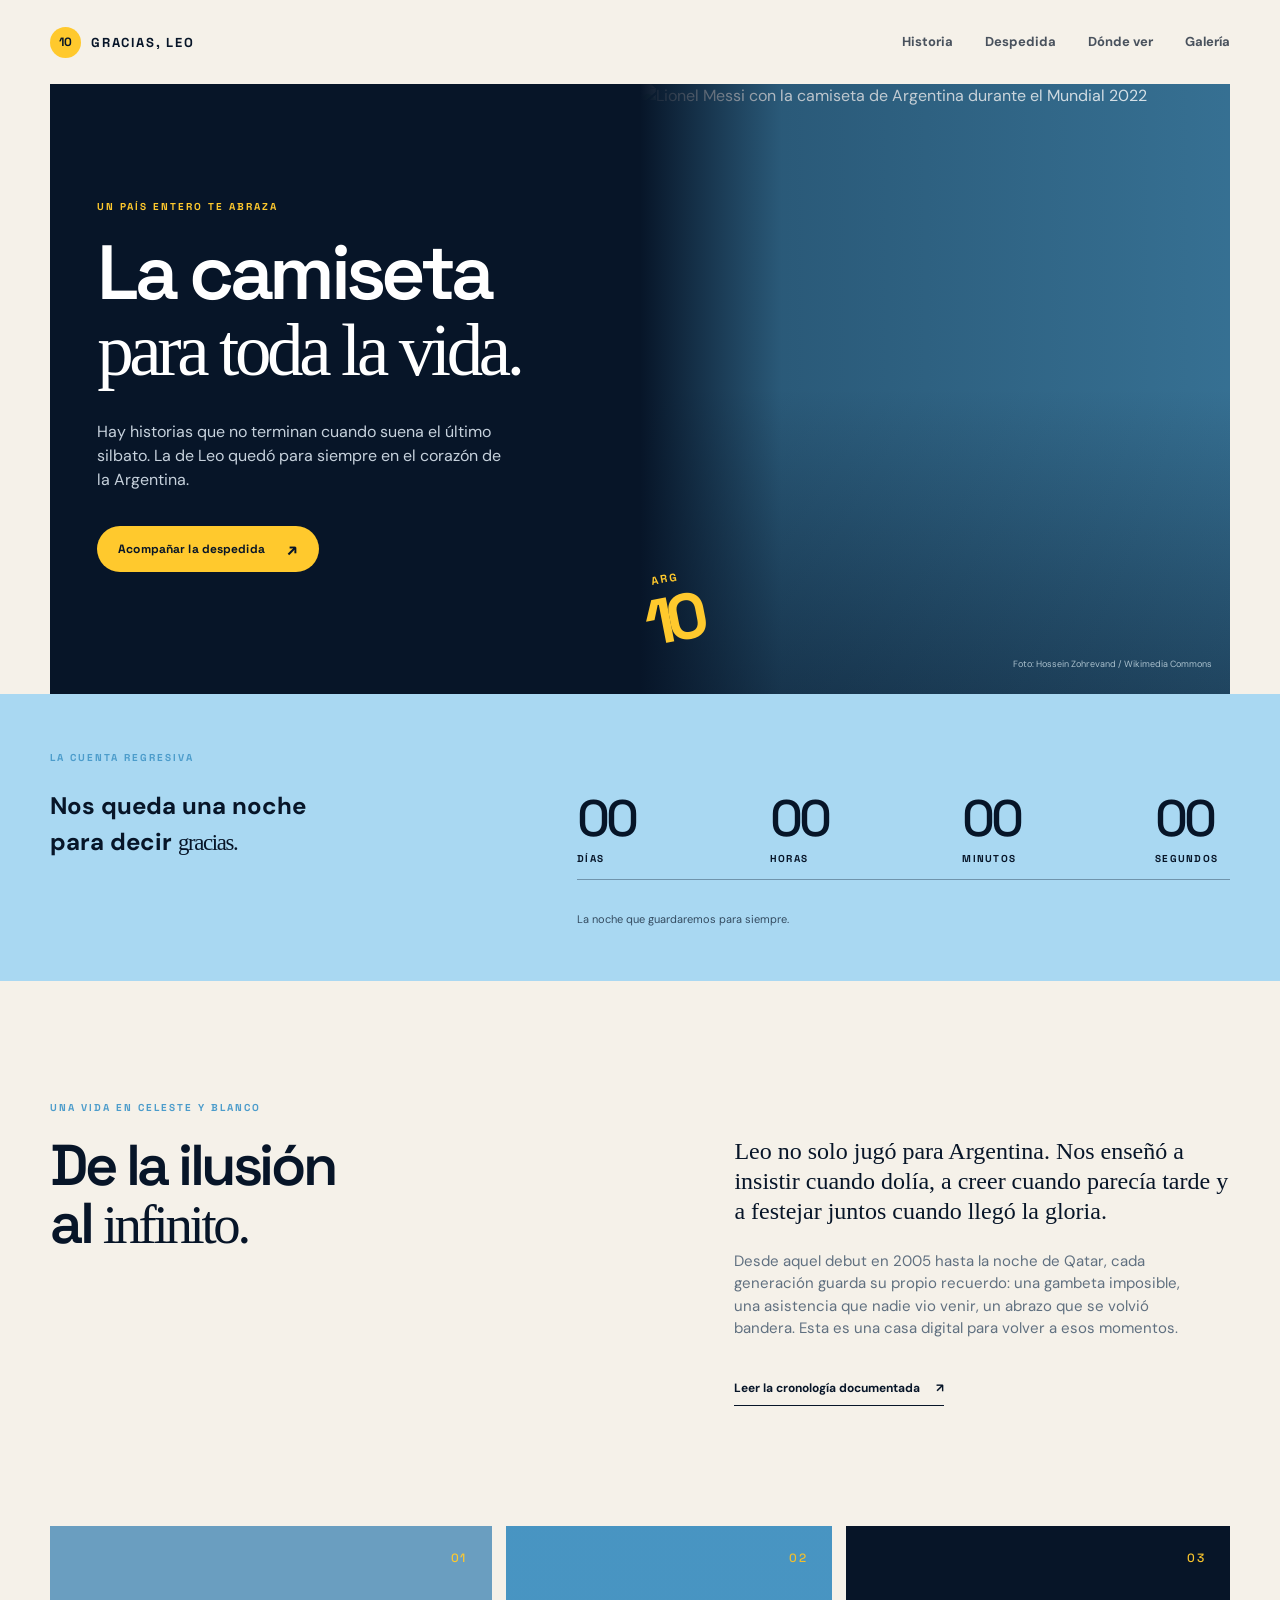
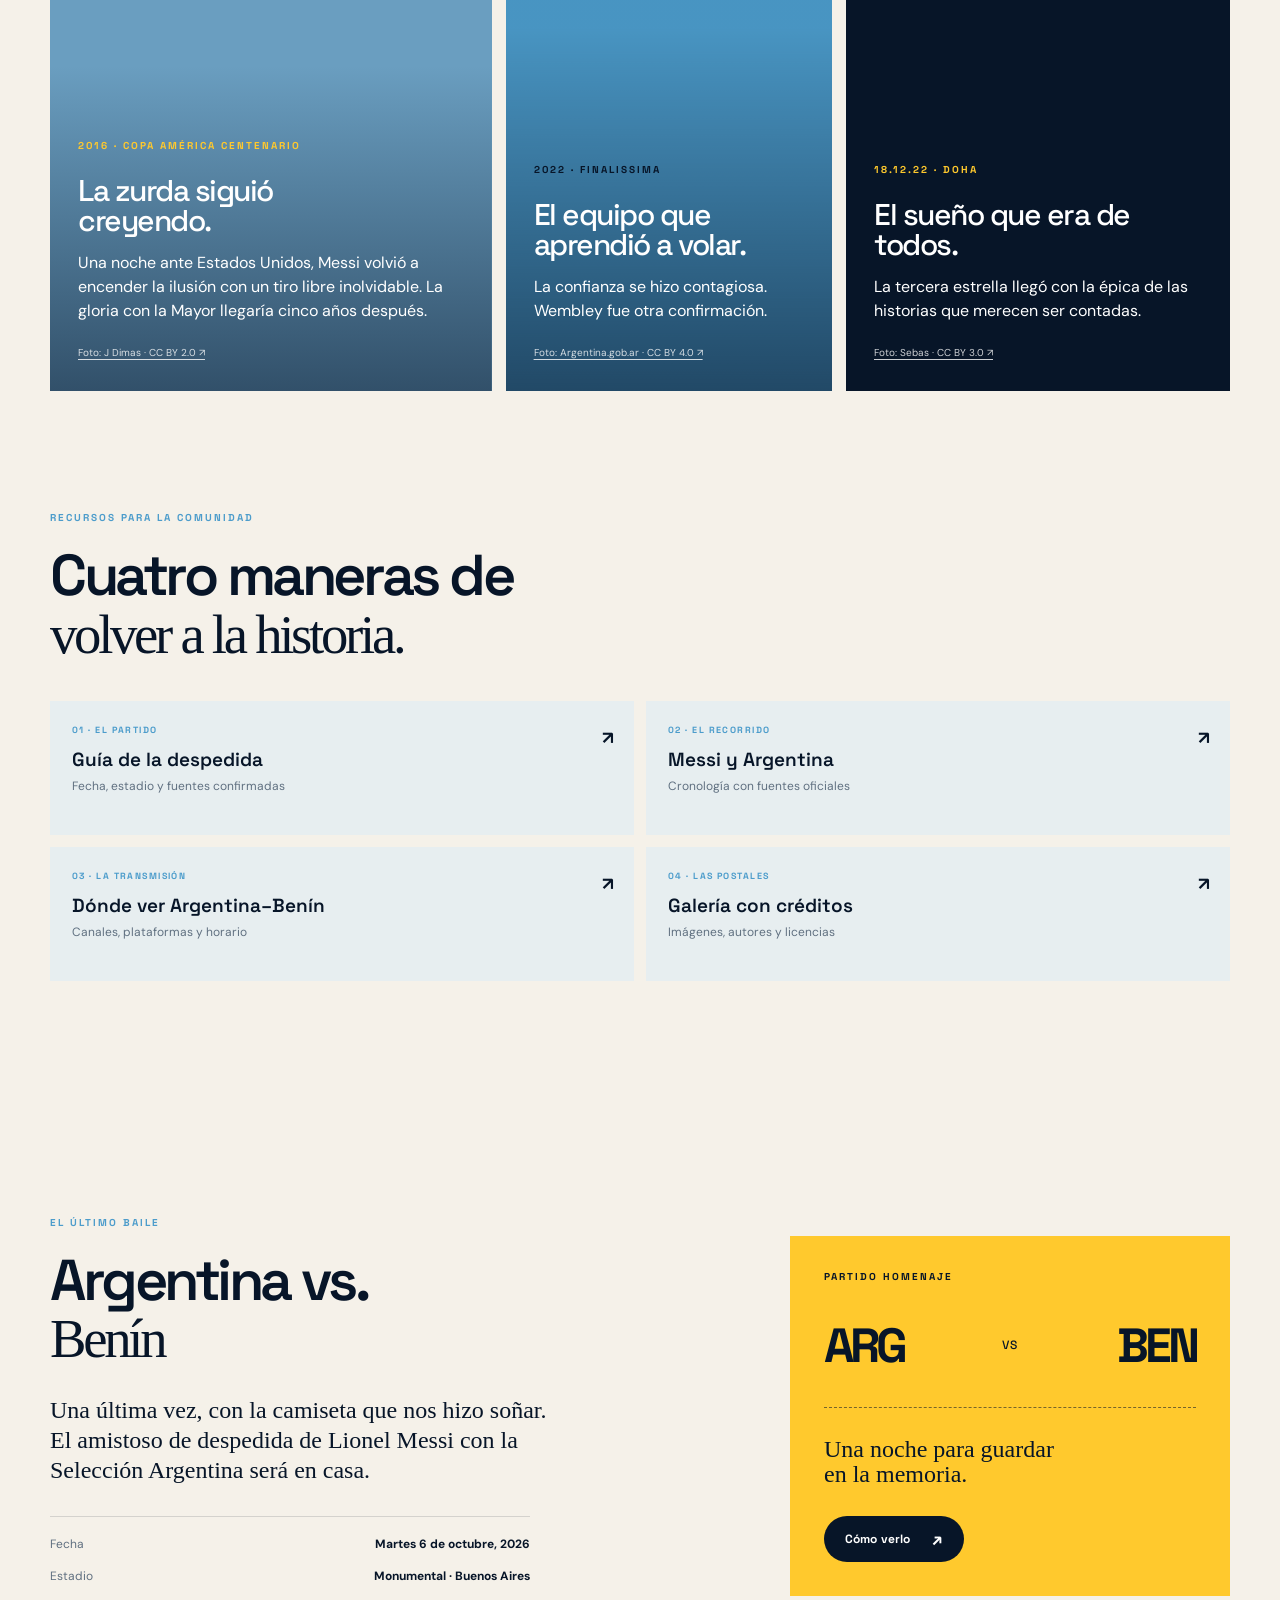
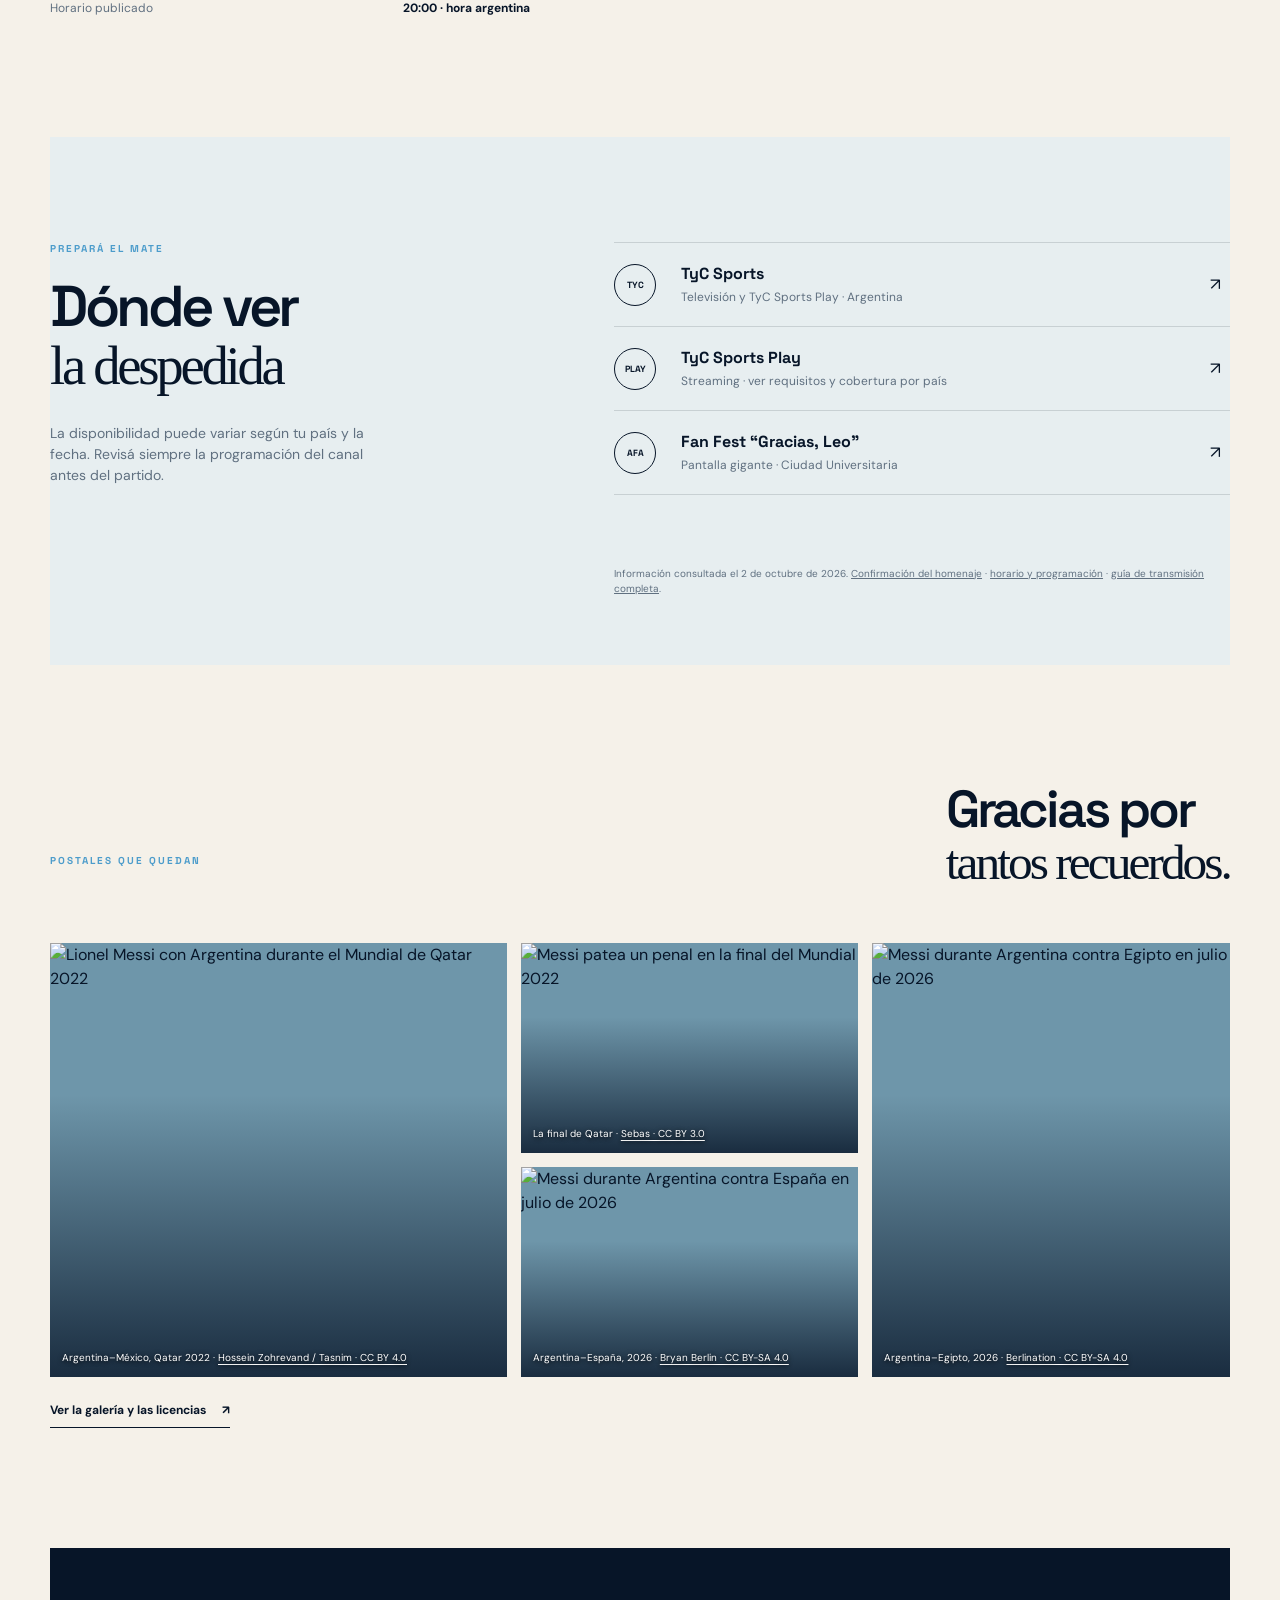
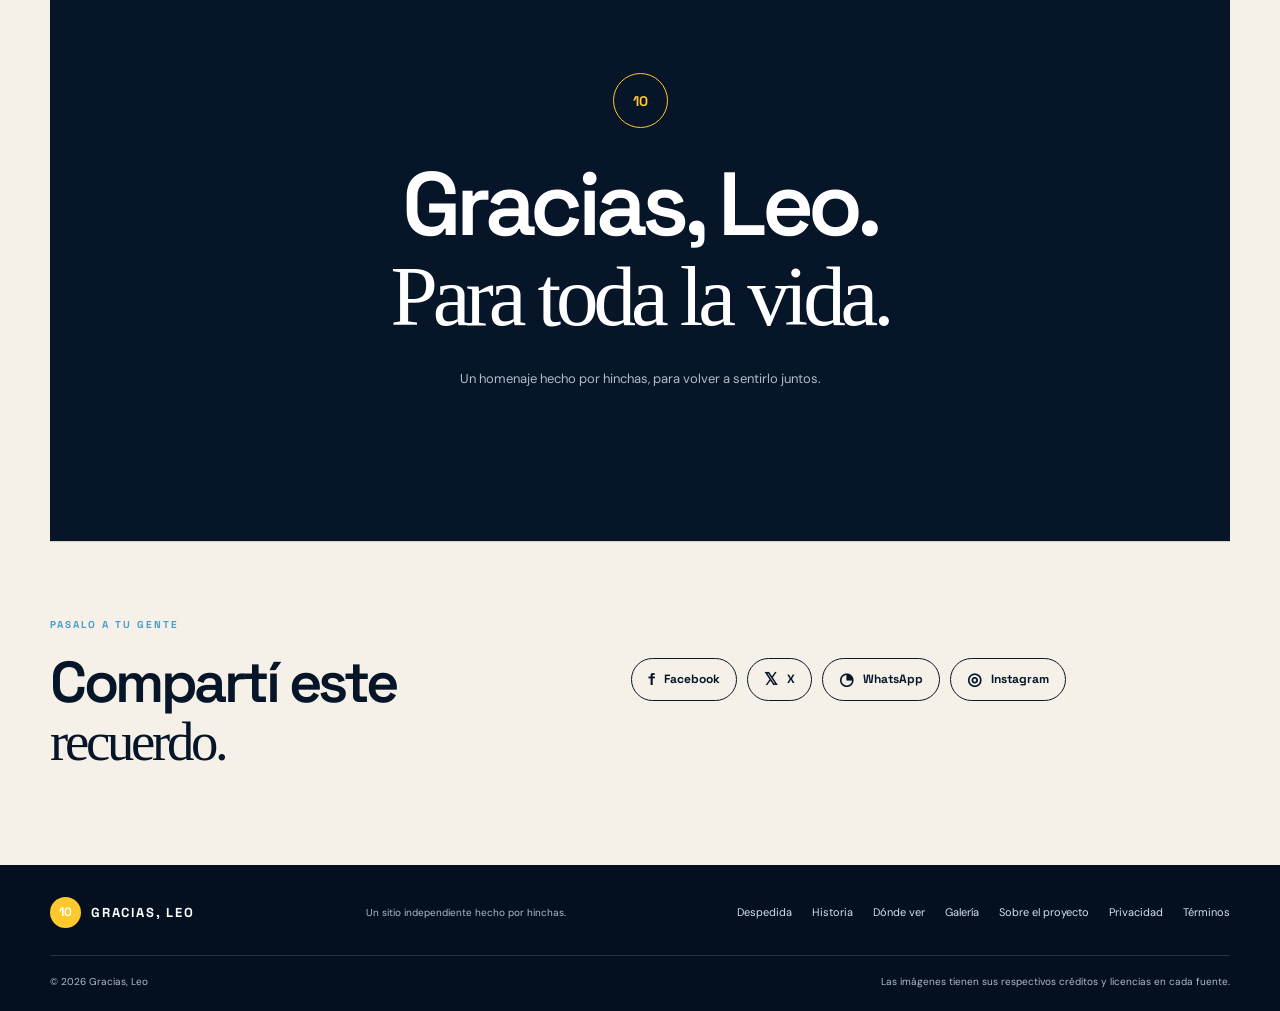
==== commit fdcf1d42: "Add Messi editorial resources and gallery" ====
--- a/index.html
+++ b/index.html
@@ -10,6 +10,15 @@
   <meta name="msvalidate.01" content="1D38ACC5B2B203530F2F6F62149A01A7">
   <meta name="theme-color" content="#071528">
   <script async src="https://pagead2.googlesyndication.com/pagead/js/adsbygoogle.js?client=ca-pub-3757808207213705" crossorigin="anonymous"></script>
+  <!-- Google tag (gtag.js) -->
+  <script async src="https://www.googletagmanager.com/gtag/js?id=G-TYYLHGNTWQ"></script>
+  <script>
+    window.dataLayer = window.dataLayer || [];
+    function gtag(){dataLayer.push(arguments);}
+    gtag('js', new Date());
+
+    gtag('config', 'G-TYYLHGNTWQ');
+  </script>
   <link rel="canonical" href="https://chaumessi.com.ar/">
   <meta property="og:type" content="website">
   <meta property="og:locale" content="es_AR">
@@ -37,10 +46,10 @@
   <header class="site-header">
     <a class="brand" href="#inicio" aria-label="Gracias, Leo, inicio"><span>10</span> GRACIAS, LEO</a>
     <nav aria-label="Navegación principal">
-      <a href="#historia">La historia</a>
-      <a href="#partido">La despedida</a>
-      <a href="#galeria">Galería</a>
-      <a class="nav-cta" href="#ver">Dónde verlo</a>
+      <a href="historia/">Historia</a>
+      <a href="despedida/">Despedida</a>
+      <a href="donde-ver/">Dónde ver</a>
+      <a href="galeria/">Galería</a>
     </nav>
   </header>
 
@@ -84,7 +93,7 @@
       <div class="story-body">
         <p class="lead">Leo no solo jugó para Argentina. Nos enseñó a insistir cuando dolía, a creer cuando parecía tarde y a festejar juntos cuando llegó la gloria.</p>
         <p>Desde aquel debut en 2005 hasta la noche de Qatar, cada generación guarda su propio recuerdo: una gambeta imposible, una asistencia que nadie vio venir, un abrazo que se volvió bandera. Esta es una casa digital para volver a esos momentos.</p>
-        <a class="text-link" href="#momentos">Recorrer sus momentos <span>↓</span></a>
+        <a class="text-link" href="historia/">Leer la cronología documentada <span>↗</span></a>
       </div>
     </section>
 
@@ -92,17 +101,29 @@
       <article class="moment-card moment-large">
         <div class="moment-number">01</div>
         <div class="moment-image image-copa"></div>
-        <div class="moment-content"><p class="eyebrow">2021 · Copa América</p><h3>La primera vuelta olímpica.</h3><p>El Maracaná, un abrazo con Di María y una copa que por fin encontró sus manos.</p></div>
+        <div class="moment-content"><p class="eyebrow">2016 · Copa América Centenario</p><h3>La zurda siguió creyendo.</h3><p>Una noche ante Estados Unidos, Messi volvió a encender la ilusión con un tiro libre inolvidable. La gloria con la Mayor llegaría cinco años después.</p><a class="moment-photo-credit" href="https://commons.wikimedia.org/wiki/File:USA_vs_Argentina_(Moments_before_Messi_kicked_a_goal_-_color)_(cropped).jpg" target="_blank" rel="noopener noreferrer">Foto: J Dimas · CC BY 2.0 ↗</a></div>
       </article>
       <article class="moment-card moment-blue">
         <div class="moment-number">02</div>
-        <div class="moment-content"><p class="eyebrow eyebrow-light">2022 · Finalissima</p><h3>El equipo que aprendió a volar.</h3><p>La confianza se hizo contagiosa. Wembley fue otra confirmación.</p></div>
+        <div class="moment-image image-finalissima" role="img" aria-label="La Selección Argentina en 2022"></div>
+        <div class="moment-content"><p class="eyebrow eyebrow-light">2022 · Finalissima</p><h3>El equipo que aprendió a volar.</h3><p>La confianza se hizo contagiosa. Wembley fue otra confirmación.</p><a class="moment-photo-credit" href="https://commons.wikimedia.org/wiki/File:Argentina_national_football_team_-_1_-_2022.jpg" target="_blank" rel="noopener noreferrer">Foto: Argentina.gob.ar · CC BY 4.0 ↗</a></div>
       </article>
       <article class="moment-card moment-world">
         <div class="moment-number">03</div>
         <div class="moment-image image-world"></div>
-        <div class="moment-content"><p class="eyebrow">18.12.22 · Doha</p><h3>El sueño que era de todos.</h3><p>La tercera estrella llegó con la épica de las historias que merecen ser contadas.</p></div>
+        <div class="moment-content"><p class="eyebrow">18.12.22 · Doha</p><h3>El sueño que era de todos.</h3><p>La tercera estrella llegó con la épica de las historias que merecen ser contadas.</p><a class="moment-photo-credit" href="https://commons.wikimedia.org/wiki/File:Argentina_3-3_Francia_-_Copa_Mundial_2022_-_Messi_patea_un_penal.jpg" target="_blank" rel="noopener noreferrer">Foto: Sebas · CC BY 3.0 ↗</a></div>
       </article>
+    </section>
+
+    <section class="resource-hub section-shell" aria-labelledby="resource-title">
+      <p class="eyebrow eyebrow-blue">Recursos para la comunidad</p>
+      <h2 id="resource-title">Cuatro maneras de<br><em>volver a la historia.</em></h2>
+      <div class="resource-grid">
+        <a href="despedida/"><span>01 · EL PARTIDO</span><strong>Guía de la despedida</strong><small>Fecha, estadio y fuentes confirmadas</small><b>↗</b></a>
+        <a href="historia/"><span>02 · EL RECORRIDO</span><strong>Messi y Argentina</strong><small>Cronología con fuentes oficiales</small><b>↗</b></a>
+        <a href="donde-ver/"><span>03 · LA TRANSMISIÓN</span><strong>Dónde ver Argentina–Benín</strong><small>Canales, plataformas y horario</small><b>↗</b></a>
+        <a href="galeria/"><span>04 · LAS POSTALES</span><strong>Galería con créditos</strong><small>Imágenes, autores y licencias</small><b>↗</b></a>
+      </div>
     </section>
 
     <section id="partido" class="farewell section-shell section-pad">
@@ -119,20 +140,21 @@
       <div class="watch-heading"><p class="eyebrow eyebrow-blue">Prepará el mate</p><h2>Dónde ver<br><em>la despedida</em></h2><p>La disponibilidad puede variar según tu país y la fecha. Revisá siempre la programación del canal antes del partido.</p></div>
       <div class="watch-list">
         <a class="watch-item" href="https://www.tycsports.com/seleccion-argentina/cuando-juega-argentina-vs-benin-por-un-amistoso-hora-y-donde-ver-en-vivo-op-id763475.html" target="_blank" rel="noopener"><span class="watch-icon">TYC</span><span><strong>TyC Sports</strong><small>Televisión y TyC Sports Play · Argentina</small></span><span>↗</span></a>
-        <a class="watch-item" href="https://mitelefe.com/" target="_blank" rel="noopener"><span class="watch-icon">TF</span><span><strong>Telefe</strong><small>Señal abierta y MiTelefe · consultar grilla</small></span><span>↗</span></a>
-        <a class="watch-item" href="https://www.tvpublica.com.ar/" target="_blank" rel="noopener"><span class="watch-icon">TVP</span><span><strong>TV Pública</strong><small>Consultar disponibilidad de transmisión</small></span><span>↗</span></a>
+        <a class="watch-item" href="https://play.tycsports.com/" target="_blank" rel="noopener"><span class="watch-icon">PLAY</span><span><strong>TyC Sports Play</strong><small>Streaming · ver requisitos y cobertura por país</small></span><span>↗</span></a>
+        <a class="watch-item" href="https://www.afa.com.ar/es/posts/llega-el-fan-fest-gracias-leo-una-experiencia-unica-para-despedir-a-messi-junto-a-la-seleccion" target="_blank" rel="noopener"><span class="watch-icon">AFA</span><span><strong>Fan Fest “Gracias, Leo”</strong><small>Pantalla gigante · Ciudad Universitaria</small></span><span>↗</span></a>
       </div>
-      <p class="source-note">Información consultada el 1 de octubre de 2026. <a href="https://www.fifa.com/en/tournaments/mens/worldcup/articles/lionel-messi-argentina-farewell" target="_blank" rel="noopener">Confirmación del homenaje</a> · <a href="https://www.tycsports.com/seleccion-argentina/cuando-juega-argentina-vs-benin-por-un-amistoso-hora-y-donde-ver-en-vivo-op-id763475.html" target="_blank" rel="noopener">horario y cobertura</a>.</p>
+      <p class="source-note">Información consultada el 2 de octubre de 2026. <a href="https://www.fifa.com/en/tournaments/mens/worldcup/articles/lionel-messi-argentina-farewell" target="_blank" rel="noopener">Confirmación del homenaje</a> · <a href="https://www.tycsports.com/seleccion-argentina/horarios-amistosos-seleccion-argentina-bolivia-burkina-faso-benin-messi-id763328.html" target="_blank" rel="noopener">horario y programación</a> · <a href="donde-ver/">guía de transmisión completa</a>.</p>
     </section>
 
     <section id="galeria" class="gallery section-shell section-pad">
       <div class="gallery-heading"><p class="eyebrow eyebrow-blue">Postales que quedan</p><h2>Gracias por<br><em>tantos recuerdos.</em></h2></div>
       <div class="gallery-grid">
-        <figure class="gallery-photo photo-1"><div></div><figcaption>La banda de capitán · un orgullo</figcaption></figure>
-        <figure class="gallery-photo photo-2"><div></div><figcaption>El abrazo después de la gloria</figcaption></figure>
-        <figure class="gallery-photo photo-3"><div></div><figcaption>Un país que canta unido</figcaption></figure>
-        <figure class="gallery-photo photo-4"><div></div><figcaption>La pelota siempre vuelve a Leo</figcaption></figure>
+        <figure class="gallery-photo photo-1"><a href="https://commons.wikimedia.org/wiki/File:Lionel_Messi_WC2022.jpg" target="_blank" rel="noopener noreferrer"><img src="https://commons.wikimedia.org/wiki/Special:FilePath/Lionel%20Messi%20WC2022.jpg" alt="Lionel Messi con Argentina durante el Mundial de Qatar 2022" loading="lazy"></a><figcaption>Argentina–México, Qatar 2022 · <a href="https://commons.wikimedia.org/wiki/File:Lionel_Messi_WC2022.jpg">Hossein Zohrevand / Tasnim · CC BY 4.0</a></figcaption></figure>
+        <figure class="gallery-photo photo-2"><a href="https://commons.wikimedia.org/wiki/File:Argentina_3-3_Francia_-_Copa_Mundial_2022_-_Messi_patea_un_penal.jpg" target="_blank" rel="noopener noreferrer"><img src="https://commons.wikimedia.org/wiki/Special:FilePath/Argentina%203-3%20Francia%20-%20Copa%20Mundial%202022%20-%20Messi%20patea%20un%20penal.jpg" alt="Messi patea un penal en la final del Mundial 2022" loading="lazy"></a><figcaption>La final de Qatar · <a href="https://commons.wikimedia.org/wiki/File:Argentina_3-3_Francia_-_Copa_Mundial_2022_-_Messi_patea_un_penal.jpg">Sebas · CC BY 3.0</a></figcaption></figure>
+        <figure class="gallery-photo photo-3"><a href="https://commons.wikimedia.org/wiki/File:Lionel_Messi_Argentina_v_Egypt_7_July_2026-112.jpg" target="_blank" rel="noopener noreferrer"><img src="https://commons.wikimedia.org/wiki/Special:FilePath/Lionel%20Messi%20Argentina%20v%20Egypt%207%20July%202026-112.jpg" alt="Messi durante Argentina contra Egipto en julio de 2026" loading="lazy"></a><figcaption>Argentina–Egipto, 2026 · <a href="https://commons.wikimedia.org/wiki/File:Lionel_Messi_Argentina_v_Egypt_7_July_2026-112.jpg">Berlination · CC BY-SA 4.0</a></figcaption></figure>
+        <figure class="gallery-photo photo-4"><a href="https://commons.wikimedia.org/wiki/File:Lionel_Messi_Argentina_v_Spain_19_July_2026-222.jpg" target="_blank" rel="noopener noreferrer"><img src="https://commons.wikimedia.org/wiki/Special:FilePath/Lionel%20Messi%20Argentina%20v%20Spain%2019%20July%202026-222.jpg" alt="Messi durante Argentina contra España en julio de 2026" loading="lazy"></a><figcaption>Argentina–España, 2026 · <a href="https://commons.wikimedia.org/wiki/File:Lionel_Messi_Argentina_v_Spain_19_July_2026-222.jpg">Bryan Berlin · CC BY-SA 4.0</a></figcaption></figure>
       </div>
+      <a class="text-link" href="galeria/">Ver la galería y las licencias <span>↗</span></a>
     </section>
 
     <section class="closing section-shell"><p class="closing-mark">10</p><h2>Gracias, Leo.<br><em>Para toda la vida.</em></h2><p>Un homenaje hecho por hinchas, para volver a sentirlo juntos.</p></section>
@@ -152,7 +174,7 @@
     </section>
   </main>
 
-  <footer class="site-footer"><div class="section-shell footer-inner"><a class="brand" href="#inicio"><span>10</span> GRACIAS, LEO</a><p>Un sitio independiente hecho por hinchas.</p><div class="footer-links"><a href="about.html">Sobre el proyecto</a><a href="privacidad.html">Privacidad</a><a href="terminos.html">Términos</a></div></div><div class="section-shell footer-bottom"><span>© 2026 Gracias, Leo</span><span>Las imágenes tienen sus respectivos créditos y licencias en cada fuente.</span></div></footer>
+  <footer class="site-footer"><div class="section-shell footer-inner"><a class="brand" href="#inicio"><span>10</span> GRACIAS, LEO</a><p>Un sitio independiente hecho por hinchas.</p><div class="footer-links"><a href="despedida/">Despedida</a><a href="historia/">Historia</a><a href="donde-ver/">Dónde ver</a><a href="galeria/">Galería</a><a href="about.html">Sobre el proyecto</a><a href="privacidad.html">Privacidad</a><a href="terminos.html">Términos</a></div></div><div class="section-shell footer-bottom"><span>© 2026 Gracias, Leo</span><span>Las imágenes tienen sus respectivos créditos y licencias en cada fuente.</span></div></footer>
   <script src="script.js" defer></script>
 </body>
 </html>
--- a/styles.css
+++ b/styles.css
@@ -1,2 +1,13 @@
 :root{--ink:#071528;--blue:#a9d8f2;--blue-strong:#4c9ccb;--cream:#f5f1e9;--yellow:#ffc92d;--muted:#607080;--line:rgba(7,21,40,.14);--serif:Georgia,'Times New Roman',serif;--sans:'DM Sans',Arial,sans-serif;--display:'Space Grotesk',Arial,sans-serif}*{box-sizing:border-box}html{scroll-behavior:smooth}body{margin:0;color:var(--ink);background:var(--cream);font-family:var(--sans);line-height:1.5}a{color:inherit;text-decoration:none}.section-shell{width:min(1180px,calc(100% - 64px));margin:0 auto}.site-header{height:84px;display:flex;align-items:center;justify-content:space-between;padding:0 max(32px,calc((100% - 1180px)/2));background:var(--cream);position:relative;z-index:5}.brand{font:700 13px var(--display);letter-spacing:.14em;display:flex;align-items:center;gap:10px}.brand span{display:grid;place-items:center;background:var(--yellow);width:31px;height:31px;border-radius:50%;font:700 12px var(--display);letter-spacing:0}.site-header nav{display:flex;align-items:center;gap:32px;font-size:13px;font-weight:700}.site-header nav a{opacity:.72}.site-header nav a:hover{opacity:1}.nav-cta{border:1px solid var(--ink);border-radius:100px;padding:11px 17px;opacity:1!important}.hero{min-height:610px;display:grid;grid-template-columns:1fr 1fr;align-items:center;background:var(--ink);color:#fff;position:relative;overflow:hidden}.hero-copy{padding:68px 8% 74px;position:relative;z-index:2}.eyebrow{font:700 10px var(--display);text-transform:uppercase;letter-spacing:.2em;margin:0 0 24px;color:var(--yellow)}.eyebrow-blue{color:var(--blue-strong)}.hero h1,.closing h2{font:600 clamp(54px,6vw,92px)/.93 var(--display);letter-spacing:-.06em;margin:0 0 27px}.hero h1 em,.closing h2 em,h2 em{font:400 .95em var(--serif);letter-spacing:-.06em}.hero-intro{max-width:420px;color:#c6d1dc;font-size:16px;margin:0 0 34px}.button{display:inline-flex;align-items:center;gap:22px;padding:15px 21px;border-radius:100px;font:700 12px var(--display);letter-spacing:.01em;transition:transform .2s}.button:hover{transform:translateY(-2px)}.button-light{background:var(--yellow);color:var(--ink)}.button-dark{background:var(--ink);color:#fff}.button span{font-size:17px;line-height:0}.hero-portrait{height:100%;min-height:610px;position:relative;overflow:hidden;background:#336b8d}.hero-portrait img{width:100%;height:100%;object-fit:cover;object-position:46% center;filter:saturate(.75) contrast(1.06);mix-blend-mode:screen;opacity:.88}.hero-wash{position:absolute;inset:0;background:linear-gradient(90deg,var(--ink) 0%,rgba(7,21,40,.2) 24%,rgba(90,171,210,.08)),linear-gradient(0deg,rgba(7,21,40,.55),transparent 50%);z-index:1}.photo-credit{position:absolute;z-index:2;bottom:14px;right:18px;font-size:9px;color:#d8eaf2;opacity:.75}.hero-stamp{position:absolute;right:45%;bottom:40px;color:var(--yellow);font:700 11px var(--display);letter-spacing:.16em;line-height:1.1;text-align:center;transform:rotate(-11deg);z-index:3}.hero-stamp strong{font-size:64px;letter-spacing:-.12em}.countdown-wrap{background:var(--blue);padding:57px 0 53px}.countdown-inner{display:grid;grid-template-columns:1.1fr 1.5fr;gap:48px;align-items:end}.countdown h2,.story h2,.farewell h2,.watch h2,.gallery h2{font:600 clamp(38px,4.5vw,65px)/.95 var(--display);letter-spacing:-.06em;margin:0}.countdown h2 em,.story h2 em,.farewell h2 em,.watch h2 em,.gallery h2 em{font:400 .95em var(--serif)}.countdown{display:flex;justify-content:space-between;border-bottom:1px solid rgba(7,21,40,.35);padding-bottom:14px}.countdown>div{display:flex;flex-direction:column;min-width:75px}.countdown strong{font:500 clamp(31px,4vw,54px)/1 var(--display);letter-spacing:-.08em}.countdown span{font:700 10px var(--display);text-transform:uppercase;letter-spacing:.13em;margin-top:8px}.countdown-note{grid-column:2;font-size:11px;margin:-30px 0 0;opacity:.72}.section-pad{padding:120px 0}.story{display:grid;grid-template-columns:1fr 1fr;gap:16%;align-items:start}.story-body{padding-top:35px}.lead{font:400 24px/1.25 var(--serif);margin:0 0 24px;max-width:520px}.story-body>p:not(.lead){max-width:460px;color:var(--muted);font-size:15px}.text-link{display:inline-flex;gap:16px;align-items:center;margin-top:24px;padding-bottom:8px;border-bottom:1px solid var(--ink);font-size:12px;font-weight:700}.moments{display:grid;grid-template-columns:1.15fr .85fr 1fr;gap:14px;padding-bottom:120px}.moment-card{min-height:465px;position:relative;overflow:hidden;padding:28px;color:#fff;background:var(--ink)}.moment-large{display:flex;flex-direction:column;justify-content:flex-end;background:#6a9ec0}.moment-number{position:absolute;right:25px;top:24px;font:500 12px var(--display);letter-spacing:.12em;color:var(--yellow)}.moment-image{position:absolute;inset:0;background-size:cover;background-position:center;opacity:.63}.image-copa{background-image:linear-gradient(0deg,rgba(7,21,40,.9),transparent 70%),url('https://commons.wikimedia.org/wiki/Special:FilePath/Lionel%20Messi%20WC2022.jpg')}.image-world{background-image:linear-gradient(0deg,rgba(7,21,40,.95),rgba(7,21,40,.05) 75%),url('https://images.unsplash.com/photo-1579952363873-27f3bade9f55?auto=format&fit=crop&w=900&q=80')}.moment-content{position:relative;z-index:1}.moment-content h3{font:500 30px/.98 var(--display);letter-spacing:-.05em;max-width:300px;margin:0 0 14px}.moment-content p:last-child{font-size:13px;max-width:280px;color:#d9e4ec}.moment-blue{background:var(--blue-strong);display:flex;flex-direction:column;justify-content:flex-end}.moment-blue .eyebrow{color:var(--ink)}.moment-world{display:flex;flex-direction:column;justify-content:flex-end}.farewell{display:grid;grid-template-columns:1fr .75fr;gap:13%;align-items:center;padding:120px 0;background:var(--cream)}.farewell-copy .lead{margin-top:25px}.match-meta{display:grid;gap:14px;margin-top:31px;border-top:1px solid var(--line);padding-top:18px;max-width:480px}.match-meta div{display:flex;justify-content:space-between;gap:24px;font-size:12px}.match-meta span{color:var(--muted)}.match-meta strong{text-align:right}.ticket-card{background:var(--yellow);padding:34px;min-height:360px;display:flex;flex-direction:column;justify-content:space-between;position:relative}.ticket-label{font:700 10px var(--display);letter-spacing:.2em}.ticket-teams{display:flex;justify-content:space-between;align-items:center;margin:20px 0;font:700 48px var(--display);letter-spacing:-.08em}.ticket-teams span{font:500 12px var(--display);letter-spacing:.1em}.ticket-line{border-top:1px dashed var(--ink);opacity:.55}.ticket-card p{font:400 24px/1.05 var(--serif);margin:18px 0}.ticket-card .button{align-self:flex-start}.watch{background:#e7eef0;padding:105px 0 110px;display:grid;grid-template-columns:.8fr 1.2fr;gap:13%}.watch-heading>p:not(.eyebrow){color:var(--muted);max-width:320px;margin-top:26px;font-size:14px}.watch-list{border-top:1px solid var(--line)}.watch-item{display:grid;grid-template-columns:50px 1fr 20px;align-items:center;gap:17px;border-bottom:1px solid var(--line);padding:20px 0}.watch-item small,.watch-item strong{display:block}.watch-item strong{font:700 16px var(--display)}.watch-item small{font-size:12px;color:var(--muted);margin-top:4px}.watch-item>span:last-child{font-size:17px}.watch-icon{display:grid;place-items:center;border:1px solid var(--ink);border-radius:50%;width:42px;height:42px;font:700 9px var(--display)}.source-note{grid-column:2;color:var(--muted);font-size:10px;margin:25px 0 0}.source-note a{text-decoration:underline}.gallery{background:var(--cream)}.gallery-heading{display:flex;justify-content:space-between;align-items:end;margin-bottom:52px}.gallery-heading h2{font-size:52px}.gallery-grid{display:grid;grid-template-columns:1.15fr .85fr .9fr;grid-template-rows:210px 210px;gap:14px}.gallery-photo{margin:0;position:relative;overflow:hidden;background:#6e96aa}.gallery-photo div{position:absolute;inset:0;background-size:cover;background-position:center;transition:transform .4s}.gallery-photo:hover div{transform:scale(1.04)}.gallery-photo figcaption{position:absolute;bottom:15px;left:17px;color:#fff;font-size:11px;z-index:1;text-shadow:0 1px 5px #000}.photo-1{grid-row:span 2}.photo-1 div{background-image:linear-gradient(0deg,rgba(7,21,40,.62),transparent 60%),url('https://images.unsplash.com/photo-1526232761682-d26e03ac148e?auto=format&fit=crop&w=900&q=80')}.photo-2 div{background-image:linear-gradient(0deg,rgba(7,21,40,.55),transparent 70%),url('https://images.unsplash.com/photo-1461896836934-ffe607ba8211?auto=format&fit=crop&w=900&q=80')}.photo-3{grid-row:span 2}.photo-3 div{background-image:linear-gradient(0deg,rgba(7,21,40,.62),transparent 65%),url('https://images.unsplash.com/photo-1508098682722-e99c43a406b2?auto=format&fit=crop&w=900&q=80')}.photo-4 div{background-image:linear-gradient(0deg,rgba(7,21,40,.55),transparent 70%),url('https://images.unsplash.com/photo-1566577739112-5180d4bf9390?auto=format&fit=crop&w=900&q=80')}.closing{background:var(--ink);color:#fff;text-align:center;padding:125px 20px 140px}.closing-mark{display:inline-grid;place-items:center;border:1px solid var(--yellow);color:var(--yellow);border-radius:50%;width:55px;height:55px;font:700 14px var(--display);margin:0 0 35px}.closing h2{font-size:clamp(50px,7vw,91px);margin-bottom:24px}.closing>p:last-child{color:#aebdca;font-size:13px}.site-footer{background:#04101f;color:#fff;padding:30px 0 22px}.footer-inner,.footer-bottom{display:flex;align-items:center;justify-content:space-between}.footer-inner{padding-bottom:25px;border-bottom:1px solid rgba(255,255,255,.14)}.footer-inner p,.footer-bottom{font-size:10px;color:#aebdca}.footer-links{display:flex;gap:20px;font-size:11px;color:#d5e1ea}.footer-bottom{padding-top:18px}.footer-bottom span:last-child{text-align:right}@media(max-width:850px){.site-header{padding:0 20px}.site-header nav a:not(.nav-cta){display:none}.section-shell{width:min(100% - 40px,600px)}.hero{grid-template-columns:1fr;min-height:720px}.hero-portrait{position:absolute;inset:0;height:100%;min-height:720px;opacity:.7}.hero-copy{align-self:end;padding:65px 28px;z-index:2}.hero-wash{background:linear-gradient(0deg,var(--ink) 10%,rgba(7,21,40,.15) 85%)}.hero-stamp{right:26px;top:40px;bottom:auto}.countdown-inner,.story,.farewell,.watch{grid-template-columns:1fr;gap:40px}.countdown-note,.source-note{grid-column:auto;margin:0}.countdown{gap:10px}.countdown>div{min-width:0}.moments{grid-template-columns:1fr;gap:14px;padding-bottom:75px}.moment-card{min-height:390px}.section-pad{padding:76px 0}.gallery-heading{display:block}.gallery-heading h2{font-size:43px}.gallery-grid{grid-template-columns:1fr 1fr;grid-template-rows:230px 170px 170px}.photo-1{grid-row:span 2}.photo-3{grid-row:span 2}.photo-4{grid-column:span 2}.footer-inner,.footer-bottom{display:block}.footer-inner p{margin:20px 0}.footer-bottom span{display:block;margin-top:8px}.footer-bottom span:last-child{text-align:left}.match-meta div{display:block}.match-meta strong{display:block;text-align:left;margin-top:4px}}
 .share-section{display:grid;grid-template-columns:1fr 1.4fr;gap:13%;align-items:center;padding:76px 0 92px;border-top:1px solid var(--line)}.share-section h2{font:600 clamp(38px,4.5vw,65px)/.95 var(--display);letter-spacing:-.06em;margin:0}.share-section h2 em{font:400 .95em var(--serif)}.share-actions{display:flex;flex-wrap:wrap;gap:10px}.share-button{display:inline-flex;align-items:center;gap:9px;border:1px solid var(--ink);border-radius:100px;padding:12px 16px;background:transparent;color:var(--ink);font:700 12px var(--display);cursor:pointer;transition:transform .2s,background .2s,color .2s}.share-button:hover{transform:translateY(-2px);background:var(--ink);color:#fff}.share-button span{font-size:17px;line-height:1}.share-feedback{flex-basis:100%;min-height:18px;margin:5px 0 0;color:var(--muted);font-size:11px}.share-facebook:hover{background:#1877f2;border-color:#1877f2}.share-x:hover{background:#000;border-color:#000}.share-whatsapp:hover{background:#25d366;border-color:#25d366}.share-instagram:hover{background:#c13584;border-color:#c13584}@media(max-width:850px){.share-section{grid-template-columns:1fr;gap:30px;padding:65px 0 75px}}
+.moment-photo-credit{position:relative;z-index:2;display:inline-block;color:#fff!important;font-size:10px;text-decoration:underline;text-underline-offset:3px;opacity:.8}
+.image-copa{background-image:linear-gradient(0deg,rgba(7,21,40,.9),transparent 70%),url('https://commons.wikimedia.org/wiki/Special:FilePath/USA%20vs%20Argentina%20(Moments%20before%20Messi%20kicked%20a%20goal%20-%20color)%20(cropped).jpg')}
+.image-world{background-image:linear-gradient(0deg,rgba(7,21,40,.95),rgba(7,21,40,.05) 75%),url('https://commons.wikimedia.org/wiki/Special:FilePath/Argentina%203-3%20Francia%20-%20Copa%20Mundial%202022%20-%20Messi%20patea%20un%20penal.jpg')}
+.timeline-page{padding-top:30px;padding-bottom:110px}.breadcrumbs{display:flex;gap:10px;align-items:center;color:var(--muted);font-size:11px}.breadcrumbs a{text-decoration:underline;text-underline-offset:3px}.timeline-header{max-width:780px;padding:80px 0 62px}.timeline-header h1{font:600 clamp(46px,7vw,86px)/.96 var(--display);letter-spacing:-.065em;margin:0 0 28px}.timeline-header h1 em{font:400 .94em var(--serif)}.timeline-header .lead{font-size:25px}.editorial-note,.timeline-updated{font-size:11px;color:var(--muted)}.timeline-list{list-style:none;padding:0;margin:0 0 90px;max-width:900px}.timeline-entry{display:grid;grid-template-columns:105px 1fr;gap:24px;padding:31px 0;border-top:1px solid var(--line)}.timeline-year{font:600 22px var(--display);color:var(--blue-strong)}.timeline-entry h2,.timeline-sources h2{font:600 clamp(23px,3vw,34px)/1.08 var(--display);letter-spacing:-.04em;margin:0 0 12px}.timeline-entry p,.timeline-sources p{font-size:15px;line-height:1.7;color:#405264;max-width:680px;margin:0 0 13px}.timeline-entry a,.timeline-sources a{font-size:13px;font-weight:700;text-decoration:underline;text-decoration-color:var(--blue-strong);text-underline-offset:4px}.timeline-future{background:rgba(169,216,242,.2);padding:31px 22px;margin-top:10px}.timeline-sources{background:#e7eef0;padding:36px 40px;max-width:900px}.timeline-sources ul{padding-left:20px;display:grid;gap:12px}.timeline-sources li{padding-left:4px}.timeline-back{margin-top:36px}.legal h1{font:600 clamp(38px,5vw,62px)/1 var(--display);letter-spacing:-.05em}.legal h2{font:600 23px var(--display);margin:35px 0 8px}.legal p{max-width:700px;color:#405264;line-height:1.7}
+@media(max-width:850px){.timeline-page{padding-top:22px;padding-bottom:75px}.timeline-header{padding:60px 0 42px}.timeline-entry{grid-template-columns:65px 1fr;gap:14px;padding:25px 0}.timeline-year{font-size:17px}.timeline-sources{padding:28px 22px}.timeline-entry p,.timeline-sources p{font-size:14px}}
+.asset-page{padding-top:30px;padding-bottom:105px}.asset-hero{max-width:850px;padding:75px 0 55px}.asset-hero h1{font:600 clamp(46px,7vw,86px)/.96 var(--display);letter-spacing:-.065em;margin:0 0 27px}.asset-hero h1 em{font:400 .94em var(--serif)}.asset-hero .lead{font-size:24px;line-height:1.35}.fact-grid{display:grid;grid-template-columns:repeat(4,1fr);border-top:1px solid var(--line);border-bottom:1px solid var(--line);margin:0 0 70px}.fact-grid article{padding:20px 17px 22px 0;border-right:1px solid var(--line)}.fact-grid article+article{padding-left:18px}.fact-grid article:last-child{border:0}.fact-grid span,.resource-grid span{display:block;font:700 9px var(--display);letter-spacing:.16em;color:var(--blue-strong);margin-bottom:11px}.fact-grid strong{font:600 16px/1.3 var(--display)}.asset-copy{max-width:780px;margin:0 0 62px}.asset-copy h2,.region-note h2{font:600 clamp(28px,4vw,40px)/1.05 var(--display);letter-spacing:-.04em;margin:0 0 19px}.asset-copy h3{font:600 19px var(--display);margin:30px 0 6px}.asset-copy p,.region-note p,.event-panel p{font-size:15px;line-height:1.75;color:#405264}.asset-copy a,.region-note>a{font-weight:700;text-decoration:underline;text-decoration-color:var(--blue-strong);text-underline-offset:4px}.source-links{display:grid;gap:13px;margin-top:26px}.source-links a{font-size:13px}.event-panel{background:var(--ink);color:#fff;padding:40px 44px;max-width:820px;margin:0 0 64px}.event-panel .eyebrow{color:var(--yellow)}.event-panel h2{font:600 clamp(30px,4vw,44px)/1 var(--display);letter-spacing:-.04em;margin:0 0 17px}.event-panel h2 em{font:400 .94em var(--serif)}.event-panel p{color:#d1dce5;max-width:650px}.event-panel-light{background:#e7eef0;color:var(--ink)}.event-panel-light p{color:#405264}.event-panel-light .text-link{display:inline-flex;margin-top:10px}.asset-nav{display:grid;grid-template-columns:repeat(3,1fr);gap:12px;border-top:1px solid var(--line);padding-top:23px;margin-top:70px}.asset-nav a{padding:18px 16px;background:rgba(169,216,242,.27);font:600 13px var(--display);display:flex;justify-content:space-between;gap:8px}.asset-nav a:hover{background:var(--blue)}.watch-page-list{max-width:820px;border-top:1px solid var(--line);margin-bottom:65px}.watch-page-item{display:grid;grid-template-columns:55px 1fr;gap:20px;padding:22px 0;border-bottom:1px solid var(--line)}.watch-page-item h2{font:600 21px var(--display);margin:0 0 5px}.watch-page-item p{font-size:14px;color:var(--muted);margin:0 0 8px}.watch-page-item a{font-size:13px;font-weight:700;text-decoration:underline;text-decoration-color:var(--blue-strong);text-underline-offset:4px}.match-summary{border-top:1px solid var(--line);border-bottom:1px solid var(--line);margin:25px 0;padding:8px 0}.match-summary p{display:flex;justify-content:space-between;gap:20px;margin:0;padding:11px 0;font-size:13px}.match-summary span{color:var(--muted)}.match-summary strong{text-align:right}.region-note{background:var(--blue);padding:35px 40px;max-width:820px;margin:0 0 60px}.archive-grid{display:grid;grid-template-columns:1fr 1fr;gap:20px;margin:0 0 60px}.archive-photo{margin:0;background:#fff;display:flex;flex-direction:column}.archive-photo>a{height:350px;background:#d7e1e7;overflow:hidden}.archive-photo img{width:100%;height:100%;object-fit:cover;transition:transform .35s}.archive-photo>a:hover img{transform:scale(1.035)}.archive-photo figcaption{display:grid;gap:7px;padding:17px 18px 20px;font-size:11px;color:var(--muted)}.archive-photo figcaption strong{font:600 15px var(--display);color:var(--ink)}.archive-photo figcaption a{font-weight:700;text-decoration:underline;text-underline-offset:3px;color:var(--ink)}.resource-hub{padding:0 0 115px}.resource-hub h2{font:600 clamp(38px,4.5vw,65px)/.95 var(--display);letter-spacing:-.06em;margin:0 0 35px}.resource-hub h2 em{font:400 .95em var(--serif)}.resource-grid{display:grid;grid-template-columns:1fr 1fr;gap:12px}.resource-grid>a{position:relative;display:block;padding:23px 55px 23px 22px;background:#e7eef0;min-height:134px;transition:background .2s,transform .2s}.resource-grid>a:hover{background:var(--blue);transform:translateY(-2px)}.resource-grid strong,.resource-grid small{display:block}.resource-grid strong{font:600 19px var(--display);margin:3px 0 5px}.resource-grid small{font-size:12px;color:var(--muted)}.resource-grid b{position:absolute;right:20px;top:24px;font-size:18px}.gallery-photo>a{position:absolute;inset:0;display:block}.gallery-photo img{width:100%;height:100%;object-fit:cover;transition:transform .4s}.gallery-photo>a:hover img{transform:scale(1.04)}.gallery-photo figcaption{left:12px;right:12px;z-index:2;bottom:12px;font-size:10px}.gallery-photo figcaption a{color:#fff;text-decoration:underline;text-underline-offset:3px}.gallery-photo:after{content:"";position:absolute;inset:35% 0 0;background:linear-gradient(transparent,rgba(7,21,40,.82));pointer-events:none}.gallery-grid .photo-1{grid-row:span 2}.gallery-grid .photo-3{grid-row:span 2}@media(max-width:850px){.asset-page{padding-top:22px;padding-bottom:75px}.asset-hero{padding:58px 0 38px}.fact-grid{grid-template-columns:1fr 1fr}.fact-grid article{padding:16px 10px 16px 0}.fact-grid article+article{padding-left:12px}.fact-grid article:nth-child(2){border-right:0}.fact-grid article:nth-child(3){padding-left:0;border-top:1px solid var(--line)}.fact-grid article:nth-child(4){border-top:1px solid var(--line)}.event-panel,.region-note{padding:28px 22px}.asset-nav{grid-template-columns:1fr;gap:8px;margin-top:48px}.archive-grid{grid-template-columns:1fr}.archive-photo>a{height:300px}.resource-hub{padding-bottom:75px}.resource-grid{grid-template-columns:1fr}.resource-hub h2{font-size:43px}.match-summary p{display:block}.match-summary strong{display:block;text-align:left;margin-top:4px}}
+.status-banner{max-width:780px;background:#e7eef0;border-left:4px solid var(--blue-strong);padding:17px 20px;font-size:13px;line-height:1.6;color:#405264}.status-banner strong{color:var(--ink)}.status-banner span{display:block;margin-top:5px;font-weight:700;color:var(--ink)}.timezone-grid{display:grid;grid-template-columns:repeat(4,1fr);gap:1px;background:var(--line);border:1px solid var(--line);margin-top:22px}.timezone-grid div{background:var(--cream);padding:18px 14px;min-height:86px}.timezone-grid strong,.timezone-grid span{display:block}.timezone-grid strong{font:600 19px var(--display)}.timezone-grid span{font-size:11px;color:var(--muted);margin-top:4px}.career-mini{list-style:none;padding:0;margin:26px 0 22px;border-top:1px solid var(--line);max-width:780px}.career-mini li{display:grid;grid-template-columns:110px 1fr;gap:18px;padding:16px 0;border-bottom:1px solid var(--line);font-size:14px;color:#405264}.career-mini strong{font:700 15px var(--display);color:var(--blue-strong)}.career-future{background:rgba(169,216,242,.2);padding-left:12px!important;padding-right:12px!important}.last-updated{font-size:12px;line-height:1.7;color:var(--muted);border-top:1px solid var(--line);padding-top:19px;max-width:780px}
+@media(max-width:850px){.timezone-grid{grid-template-columns:1fr 1fr}.career-mini li{grid-template-columns:78px 1fr;gap:12px}.timezone-grid div{padding:14px 10px}}
+.image-finalissima{background-image:linear-gradient(0deg,rgba(7,21,40,.88),rgba(7,21,40,.08) 78%),url('https://commons.wikimedia.org/wiki/Special:FilePath/Argentina%20national%20football%20team%20-%201%20-%202022.jpg');opacity:.7}
+.dataset-download{display:grid;grid-template-columns:1fr 1fr;gap:32px;align-items:center;background:var(--blue);padding:34px 38px;margin:0 0 26px}.dataset-download .eyebrow{margin-bottom:12px}.dataset-download h2{font:600 clamp(27px,4vw,39px)/1 var(--display);letter-spacing:-.04em;margin:0 0 10px}.dataset-download p:not(.eyebrow){font-size:14px;max-width:540px;margin:0;color:#405264}.dataset-buttons{display:flex;justify-content:flex-end;flex-wrap:wrap;gap:10px}.data-note{max-width:900px;background:#e7eef0;padding:17px 20px;font-size:13px;line-height:1.65;color:#405264;margin:0 0 30px}.data-note strong{color:var(--ink)}.data-note a{text-decoration:underline;text-underline-offset:3px}.table-tools{display:flex;align-items:center;gap:15px;margin:30px 0 12px;font-size:12px;font-weight:700}.table-tools input{font:400 13px var(--sans);border:1px solid var(--line);border-radius:3px;background:#fff;padding:10px 12px;width:min(340px,55vw)}.table-tools span{margin-left:auto;color:var(--muted);font-weight:400}.data-table-wrap{width:100%;overflow:auto;border-top:1px solid var(--line);margin-bottom:65px}.data-table{border-collapse:collapse;width:100%;min-width:1050px;font-size:12px;text-align:left}.data-table th{font:700 9px var(--display);letter-spacing:.1em;text-transform:uppercase;color:var(--muted);padding:13px 12px;background:#e7eef0;position:sticky;top:0}.data-table td{padding:14px 12px;border-bottom:1px solid var(--line);vertical-align:top;line-height:1.5;max-width:220px}.data-table tr:hover td{background:rgba(169,216,242,.18)}.data-table a{font-weight:700;text-decoration:underline;text-decoration-color:var(--blue-strong);text-underline-offset:3px}.data-table td:first-child{white-space:nowrap}.dataset-download+.data-note{margin-bottom:26px}
++@media(max-width:850px){.dataset-download{grid-template-columns:1fr;padding:27px 22px}.dataset-buttons{justify-content:flex-start}.table-tools{flex-wrap:wrap}.table-tools label{width:100%}.table-tools input{width:100%}.table-tools span{margin-left:0}.data-table{min-width:1000px}}
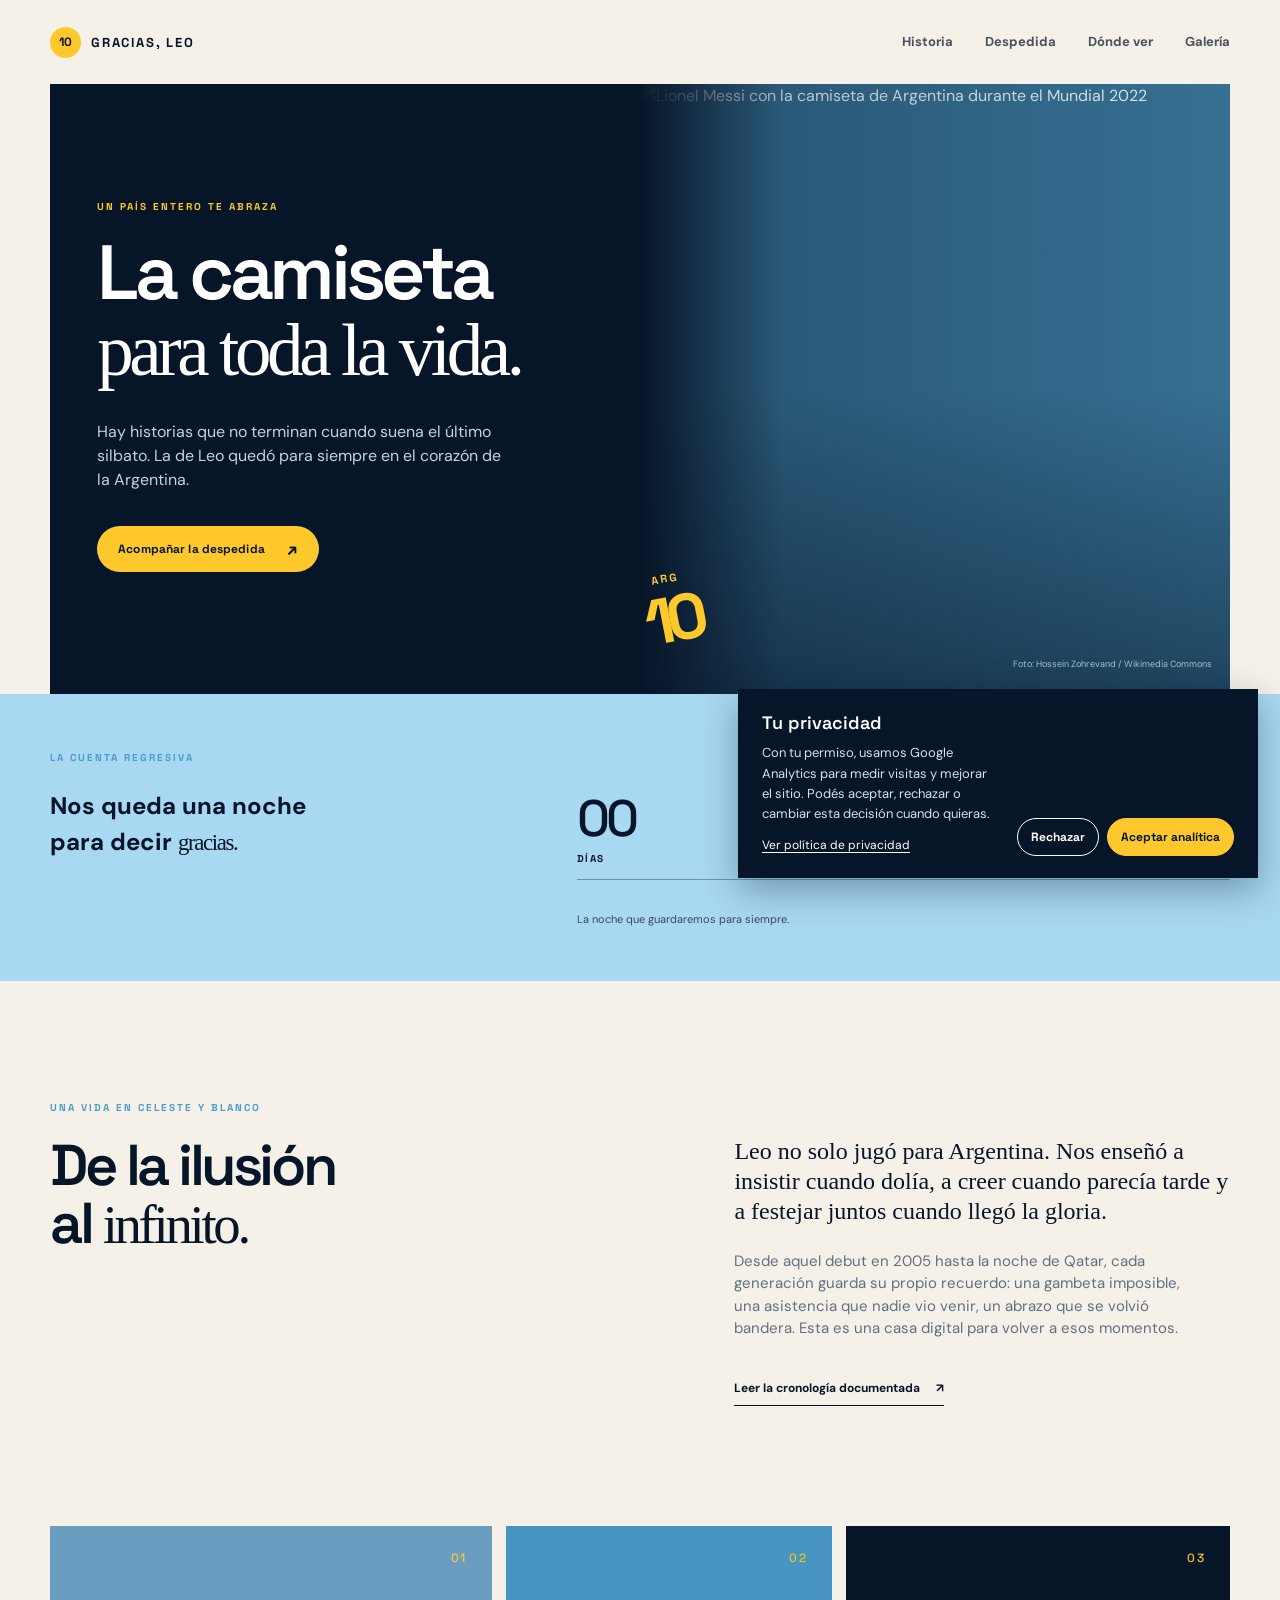
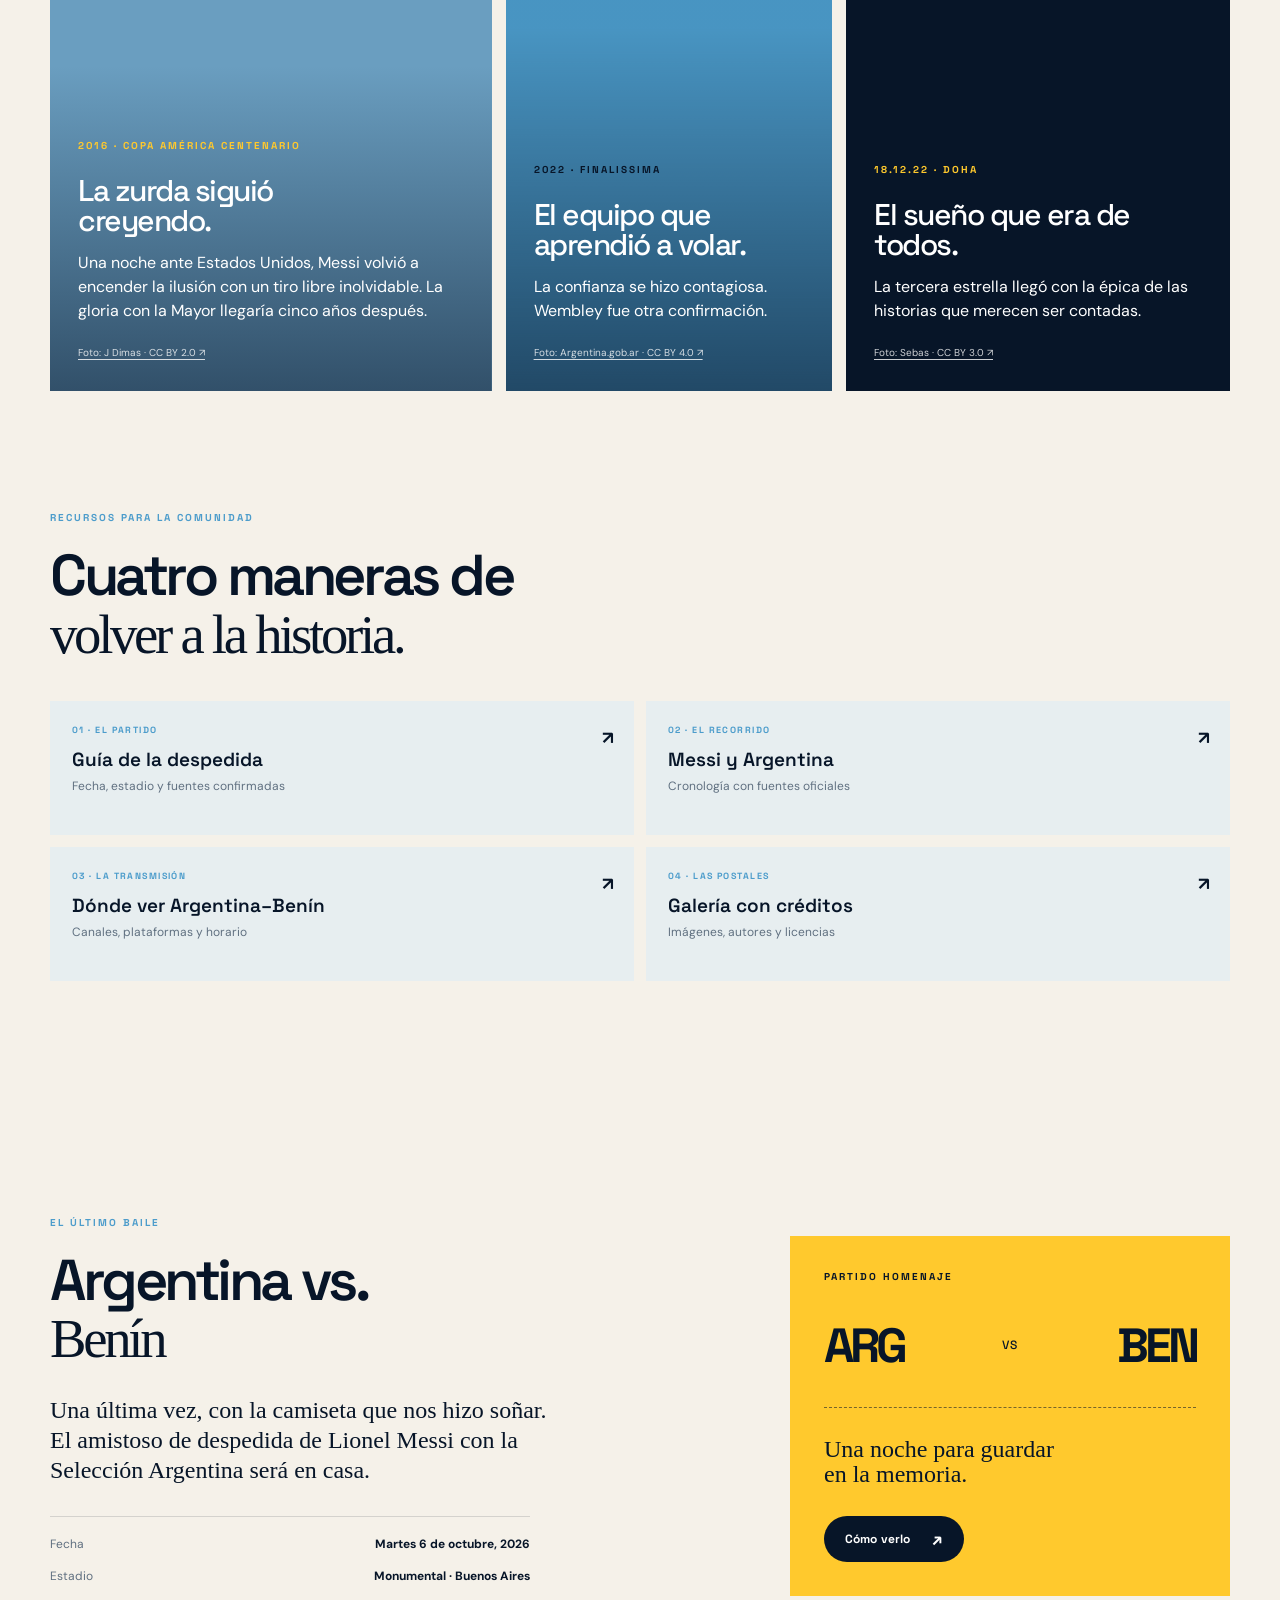
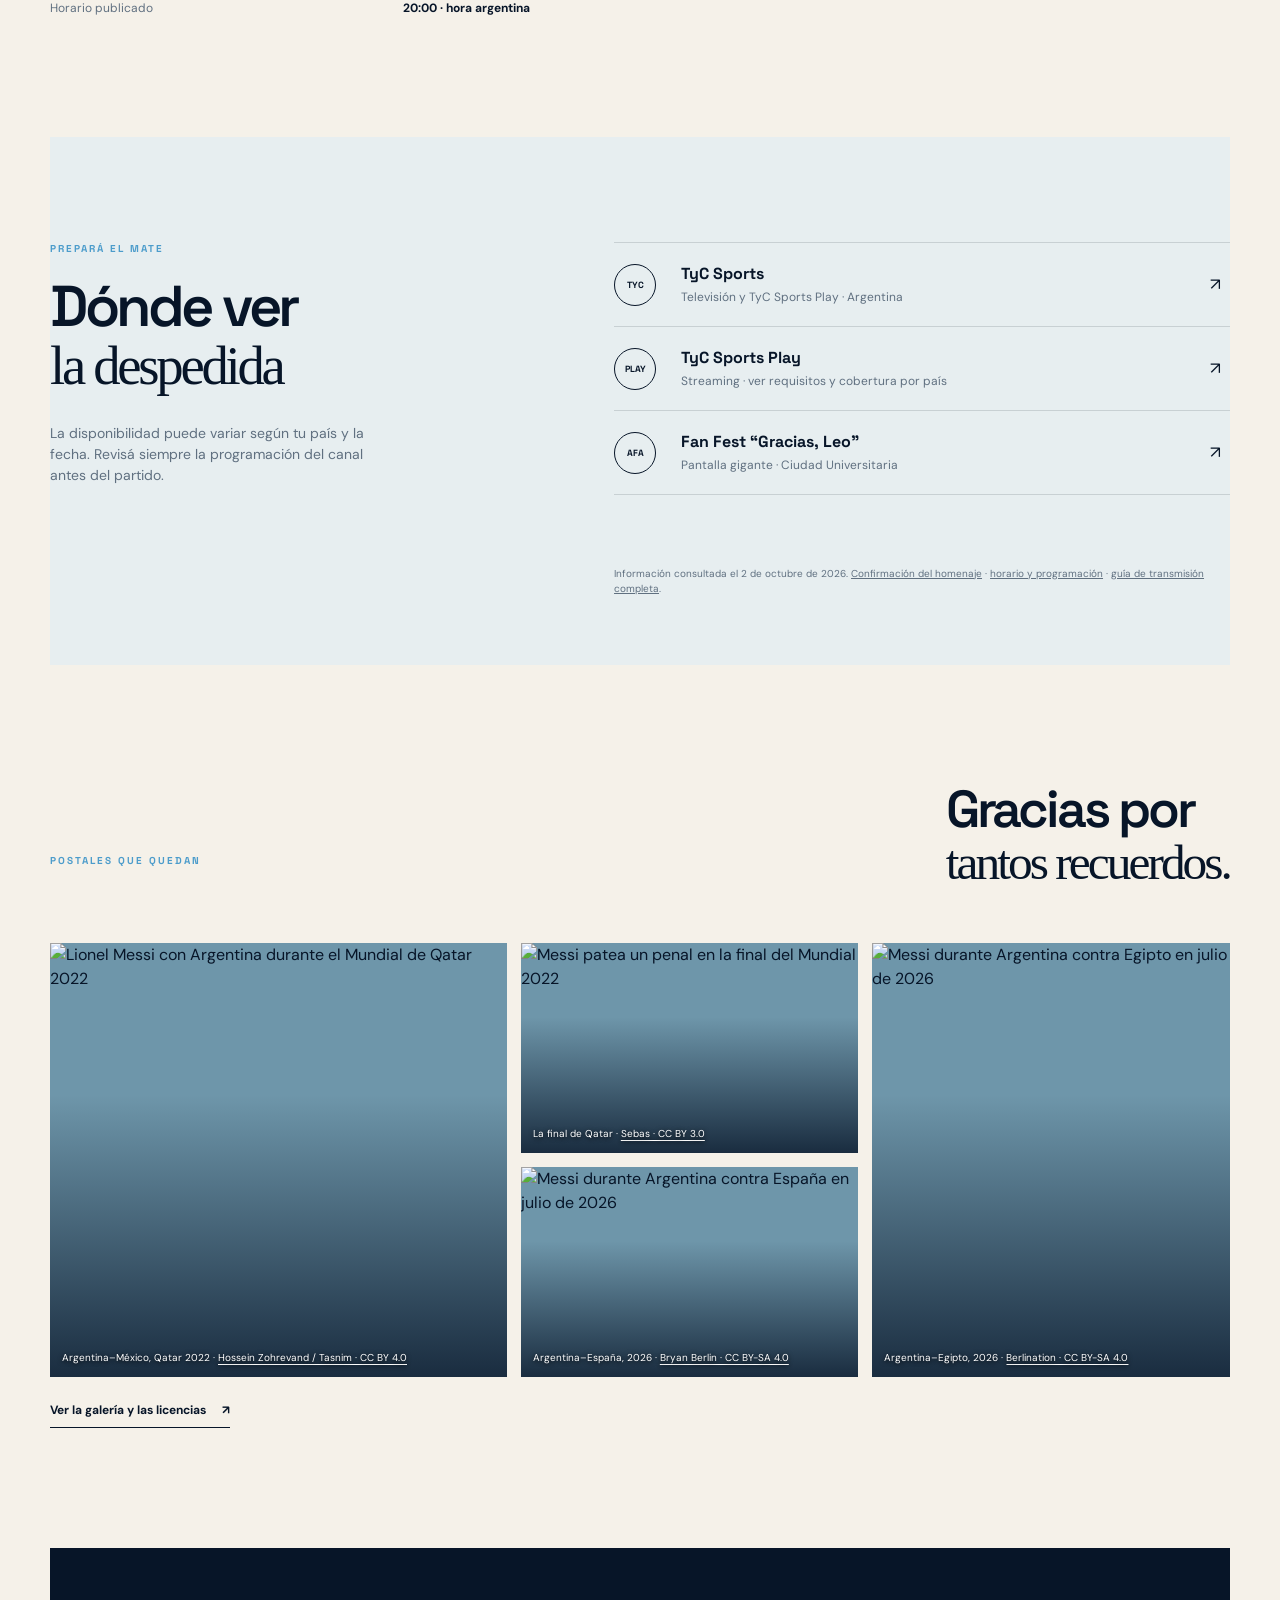
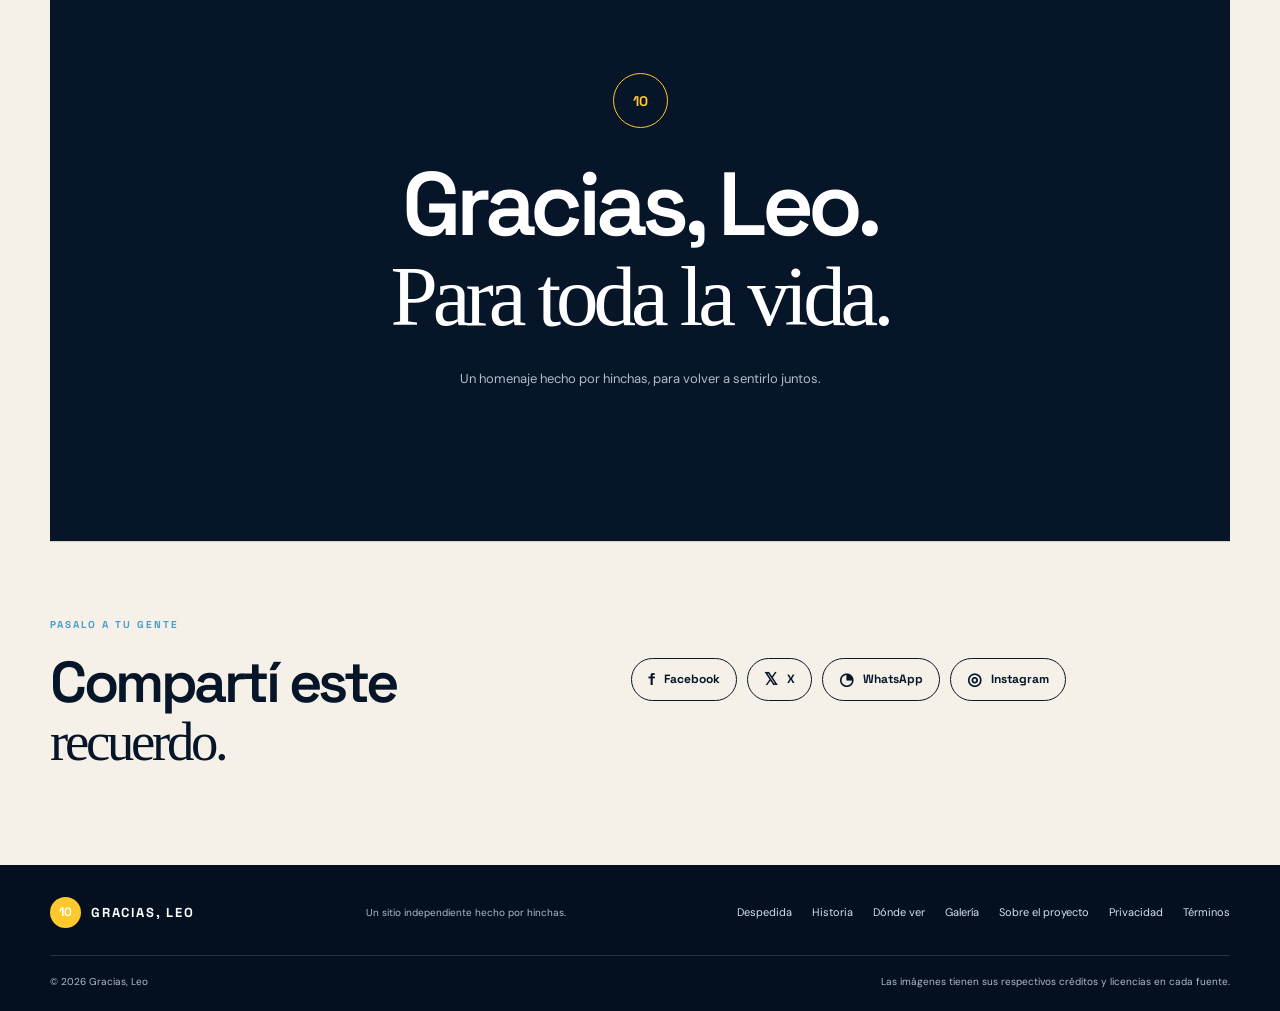
==== commit e2297155: "Comply with Analytics consent." ====
--- a/index.html
+++ b/index.html
@@ -10,15 +10,7 @@
   <meta name="msvalidate.01" content="1D38ACC5B2B203530F2F6F62149A01A7">
   <meta name="theme-color" content="#071528">
   <script async src="https://pagead2.googlesyndication.com/pagead/js/adsbygoogle.js?client=ca-pub-3757808207213705" crossorigin="anonymous"></script>
-  <!-- Google tag (gtag.js) -->
-  <script async src="https://www.googletagmanager.com/gtag/js?id=G-TYYLHGNTWQ"></script>
-  <script>
-    window.dataLayer = window.dataLayer || [];
-    function gtag(){dataLayer.push(arguments);}
-    gtag('js', new Date());
-
-    gtag('config', 'G-TYYLHGNTWQ');
-  </script>
+  <script src="privacy-consent.js" defer></script>
   <link rel="canonical" href="https://chaumessi.com.ar/">
   <meta property="og:type" content="website">
   <meta property="og:locale" content="es_AR">
--- a/styles.css
+++ b/styles.css
@@ -9,5 +9,7 @@
 .status-banner{max-width:780px;background:#e7eef0;border-left:4px solid var(--blue-strong);padding:17px 20px;font-size:13px;line-height:1.6;color:#405264}.status-banner strong{color:var(--ink)}.status-banner span{display:block;margin-top:5px;font-weight:700;color:var(--ink)}.timezone-grid{display:grid;grid-template-columns:repeat(4,1fr);gap:1px;background:var(--line);border:1px solid var(--line);margin-top:22px}.timezone-grid div{background:var(--cream);padding:18px 14px;min-height:86px}.timezone-grid strong,.timezone-grid span{display:block}.timezone-grid strong{font:600 19px var(--display)}.timezone-grid span{font-size:11px;color:var(--muted);margin-top:4px}.career-mini{list-style:none;padding:0;margin:26px 0 22px;border-top:1px solid var(--line);max-width:780px}.career-mini li{display:grid;grid-template-columns:110px 1fr;gap:18px;padding:16px 0;border-bottom:1px solid var(--line);font-size:14px;color:#405264}.career-mini strong{font:700 15px var(--display);color:var(--blue-strong)}.career-future{background:rgba(169,216,242,.2);padding-left:12px!important;padding-right:12px!important}.last-updated{font-size:12px;line-height:1.7;color:var(--muted);border-top:1px solid var(--line);padding-top:19px;max-width:780px}
 @media(max-width:850px){.timezone-grid{grid-template-columns:1fr 1fr}.career-mini li{grid-template-columns:78px 1fr;gap:12px}.timezone-grid div{padding:14px 10px}}
 .image-finalissima{background-image:linear-gradient(0deg,rgba(7,21,40,.88),rgba(7,21,40,.08) 78%),url('https://commons.wikimedia.org/wiki/Special:FilePath/Argentina%20national%20football%20team%20-%201%20-%202022.jpg');opacity:.7}
+.privacy-consent{position:fixed;z-index:100;right:22px;bottom:22px;width:min(520px,calc(100% - 44px));display:grid;grid-template-columns:1fr auto;gap:24px;align-items:end;padding:22px 24px;background:#071528;color:#fff;box-shadow:0 12px 35px rgba(7,21,40,.34)}.privacy-consent strong{font:600 18px var(--display)}.privacy-consent p{margin:7px 0 8px;color:#d4e1ea;font-size:13px;line-height:1.55}.privacy-consent a{font-size:12px;text-decoration:underline;text-underline-offset:3px}.privacy-consent-actions{display:flex;flex-wrap:wrap;justify-content:flex-end;gap:8px}.privacy-consent button,.privacy-preferences{border:1px solid currentColor;border-radius:100px;padding:10px 13px;background:transparent;color:inherit;font:700 12px var(--display);cursor:pointer}.privacy-consent button[data-consent="accept"]{border-color:var(--yellow);background:var(--yellow);color:var(--ink)}.privacy-preferences{color:var(--ink)}.privacy-preferences:hover,.privacy-consent button:hover{transform:translateY(-1px)}.privacy-policy code{font:12px monospace;background:#e7eef0;padding:2px 4px}.privacy-policy a{text-decoration:underline;text-underline-offset:3px}
+@media(max-width:650px){.privacy-consent{left:14px;right:14px;bottom:14px;width:auto;grid-template-columns:1fr;gap:14px;padding:19px 18px}.privacy-consent-actions{justify-content:flex-start}}
 .dataset-download{display:grid;grid-template-columns:1fr 1fr;gap:32px;align-items:center;background:var(--blue);padding:34px 38px;margin:0 0 26px}.dataset-download .eyebrow{margin-bottom:12px}.dataset-download h2{font:600 clamp(27px,4vw,39px)/1 var(--display);letter-spacing:-.04em;margin:0 0 10px}.dataset-download p:not(.eyebrow){font-size:14px;max-width:540px;margin:0;color:#405264}.dataset-buttons{display:flex;justify-content:flex-end;flex-wrap:wrap;gap:10px}.data-note{max-width:900px;background:#e7eef0;padding:17px 20px;font-size:13px;line-height:1.65;color:#405264;margin:0 0 30px}.data-note strong{color:var(--ink)}.data-note a{text-decoration:underline;text-underline-offset:3px}.table-tools{display:flex;align-items:center;gap:15px;margin:30px 0 12px;font-size:12px;font-weight:700}.table-tools input{font:400 13px var(--sans);border:1px solid var(--line);border-radius:3px;background:#fff;padding:10px 12px;width:min(340px,55vw)}.table-tools span{margin-left:auto;color:var(--muted);font-weight:400}.data-table-wrap{width:100%;overflow:auto;border-top:1px solid var(--line);margin-bottom:65px}.data-table{border-collapse:collapse;width:100%;min-width:1050px;font-size:12px;text-align:left}.data-table th{font:700 9px var(--display);letter-spacing:.1em;text-transform:uppercase;color:var(--muted);padding:13px 12px;background:#e7eef0;position:sticky;top:0}.data-table td{padding:14px 12px;border-bottom:1px solid var(--line);vertical-align:top;line-height:1.5;max-width:220px}.data-table tr:hover td{background:rgba(169,216,242,.18)}.data-table a{font-weight:700;text-decoration:underline;text-decoration-color:var(--blue-strong);text-underline-offset:3px}.data-table td:first-child{white-space:nowrap}.dataset-download+.data-note{margin-bottom:26px}
 +@media(max-width:850px){.dataset-download{grid-template-columns:1fr;padding:27px 22px}.dataset-buttons{justify-content:flex-start}.table-tools{flex-wrap:wrap}.table-tools label{width:100%}.table-tools input{width:100%}.table-tools span{margin-left:0}.data-table{min-width:1000px}}
